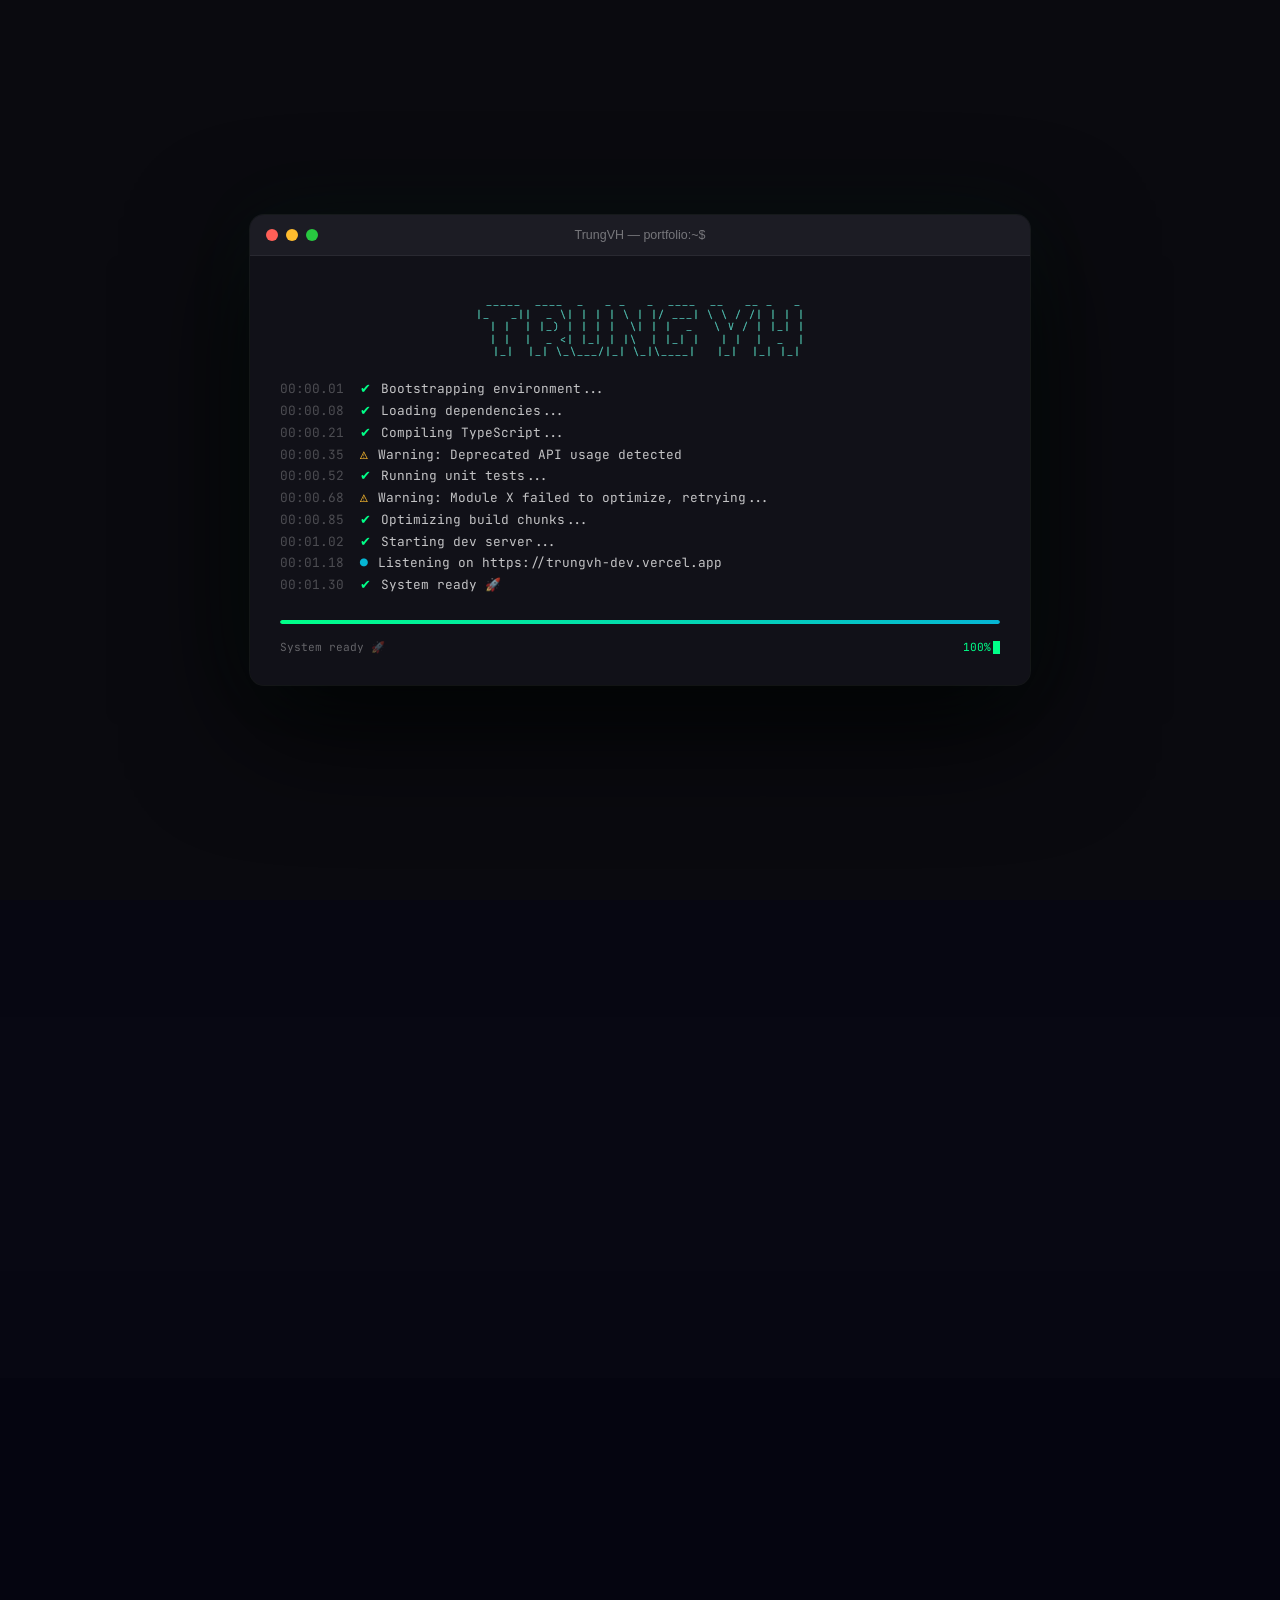
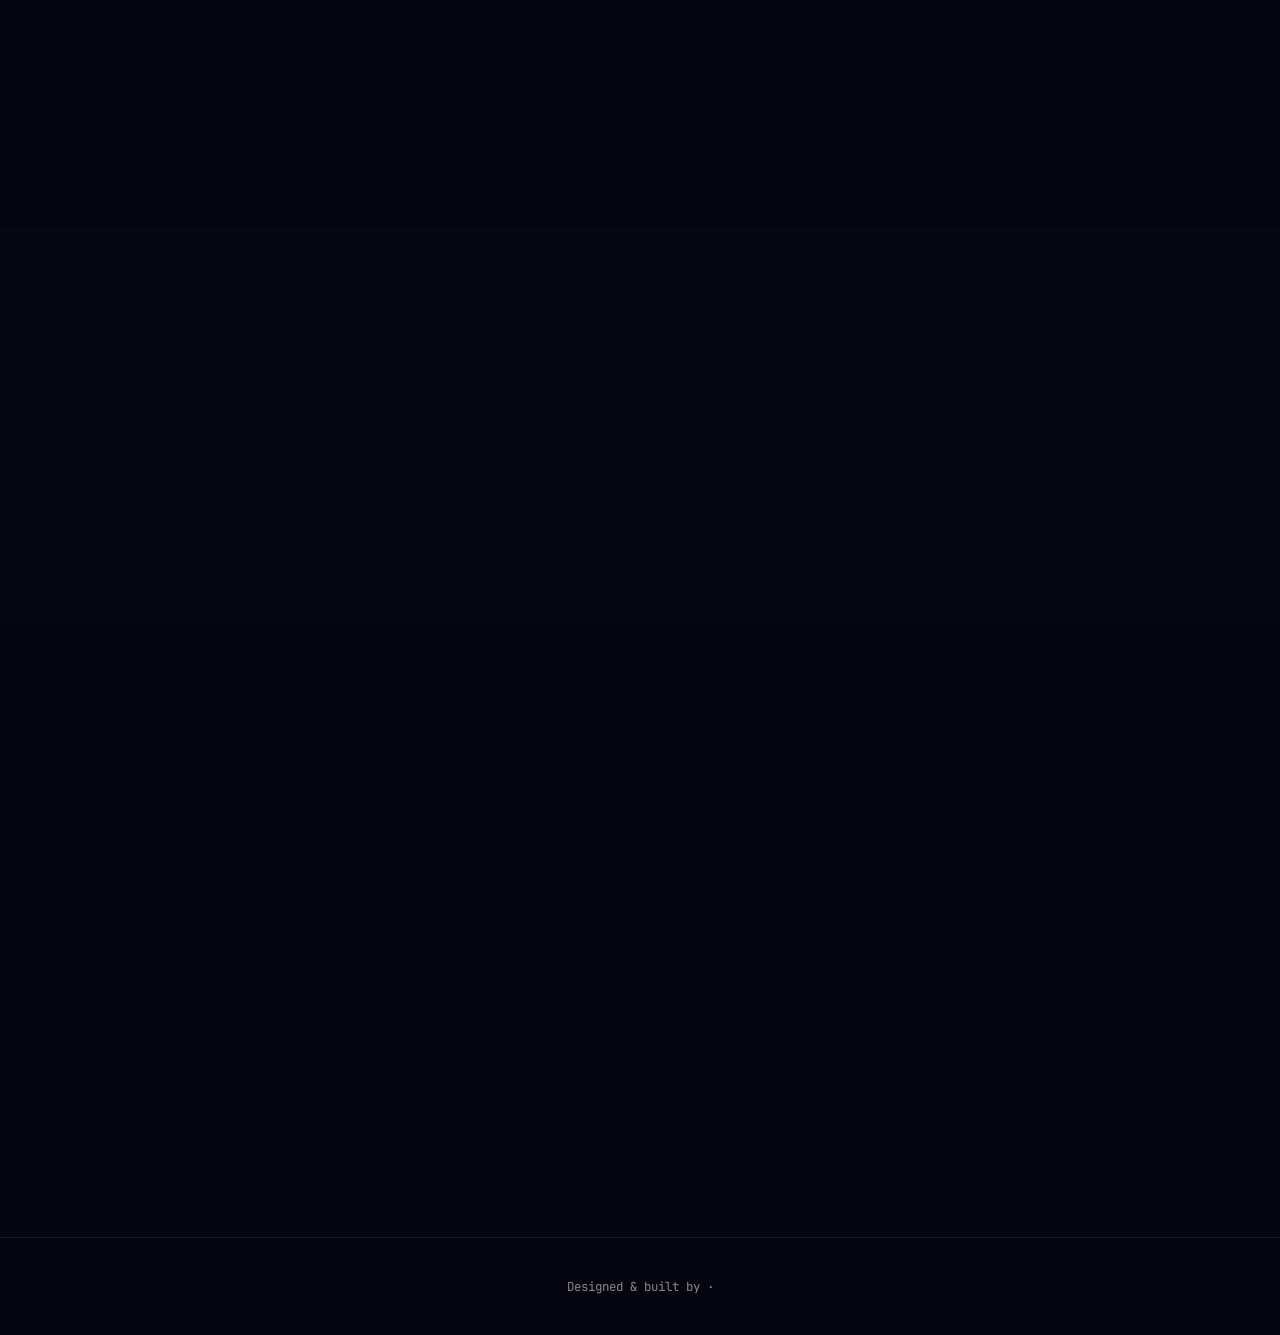
==== index.html @ 8cbef325 "init" ====
<!DOCTYPE html>
<html lang="en">

<head>
    <meta charset="UTF-8">
    <meta name="viewport" content="width=device-width, initial-scale=1.0">
    <title>Thái Nguyễn Cao — Software Engineer</title>
    <meta name="description"
        content="Software Engineer specializing in security-focused infrastructure, fintech platforms, and distributed systems.">
    <link
        href="https://fonts.googleapis.com/css2?family=Space+Grotesk:wght@300;400;500;600;700&family=JetBrains+Mono:wght@400;600&display=swap"
        rel="stylesheet">
    <style>
        :root {
            --bg: #050510;
            --surface: rgba(255, 255, 255, 0.03);
            --surface-hover: rgba(255, 255, 255, 0.07);
            --border: rgba(255, 255, 255, 0.08);
            --border-bright: rgba(255, 255, 255, 0.15);
            --accent: #00ff88;
            --accent2: #7c3aed;
            --accent3: #06b6d4;
            --text: #f0f0f5;
            --muted: #888;
            --mono: 'JetBrains Mono', monospace;
            --sans: 'Space Grotesk', sans-serif;
        }

        *,
        *::before,
        *::after {
            box-sizing: border-box;
            margin: 0;
            padding: 0;
        }

        html {
            scroll-behavior: smooth;
        }

        body {
            font-family: var(--sans);
            background: var(--bg);
            color: var(--text);
            min-height: 100vh;
            overflow-x: hidden;
        }

        /* ─── Canvas Background ─── */
        #bgCanvas {
            position: fixed;
            inset: 0;
            z-index: 0;
            pointer-events: none;
        }

        /* ─── Noise overlay ─── */
        body::before {
            content: '';
            position: fixed;
            inset: 0;
            z-index: 1;
            background-image: url("data:image/svg+xml,%3Csvg viewBox='0 0 256 256' xmlns='http://www.w3.org/2000/svg'%3E%3Cfilter id='n'%3E%3CfeTurbulence type='fractalNoise' baseFrequency='0.9' numOctaves='4' stitchTiles='stitch'/%3E%3C/filter%3E%3Crect width='100%25' height='100%25' filter='url(%23n)' opacity='0.04'/%3E%3C/svg%3E");
            background-size: 200px;
            pointer-events: none;
            opacity: 0.4;
        }

        #app {
            position: relative;
            z-index: 2;
        }

        /* ─── NAV ─── */
        nav {
            position: fixed;
            top: 20px;
            left: 50%;
            transform: translateX(-50%);
            z-index: 100;
            display: flex;
            align-items: center;
            gap: 4px;
            background: rgba(10, 10, 25, 0.85);
            border: 1px solid var(--border-bright);
            border-radius: 50px;
            padding: 6px 8px;
            backdrop-filter: blur(20px);
            -webkit-backdrop-filter: blur(20px);
            box-shadow: 0 0 40px rgba(0, 255, 136, 0.08), 0 20px 60px rgba(0, 0, 0, 0.5);
        }

        .nav-brand {
            font-family: var(--mono);
            font-size: 0.75rem;
            color: var(--accent);
            padding: 6px 14px;
            border-right: 1px solid var(--border);
            margin-right: 6px;
            white-space: nowrap;
        }

        nav a {
            color: var(--muted);
            text-decoration: none;
            font-size: 0.82rem;
            font-weight: 500;
            padding: 8px 16px;
            border-radius: 30px;
            transition: all 0.25s ease;
            white-space: nowrap;
        }

        nav a:hover,
        nav a.active {
            color: var(--text);
            background: rgba(255, 255, 255, 0.08);
        }

        /* ─── HERO ─── */
        .hero {
            min-height: 100vh;
            display: flex;
            align-items: center;
            justify-content: center;
            padding: 120px 24px 80px;
        }

        .hero-inner {
            max-width: 1100px;
            width: 100%;
            display: grid;
            grid-template-columns: 1fr 1fr;
            gap: 80px;
            align-items: center;
        }

        .hero-left {
            position: relative;
        }

        .hero-badge {
            display: inline-flex;
            align-items: center;
            gap: 8px;
            background: rgba(0, 255, 136, 0.08);
            border: 1px solid rgba(0, 255, 136, 0.2);
            border-radius: 30px;
            padding: 6px 14px;
            font-size: 0.78rem;
            font-family: var(--mono);
            color: var(--accent);
            margin-bottom: 28px;
        }

        .badge-dot {
            width: 6px;
            height: 6px;
            border-radius: 50%;
            background: var(--accent);
            animation: pulse 2s ease-in-out infinite;
        }

        @keyframes pulse {

            0%,
            100% {
                opacity: 1;
                transform: scale(1);
            }

            50% {
                opacity: 0.5;
                transform: scale(0.7);
            }
        }

        .hero-name {
            font-size: clamp(2.8rem, 5vw, 4.5rem);
            font-weight: 700;
            line-height: 1.1;
            letter-spacing: -1.5px;
            margin-bottom: 8px;
        }

        .hero-name .line2 {
            background: linear-gradient(90deg, var(--accent), var(--accent3));
            -webkit-background-clip: text;
            background-clip: text;
            -webkit-text-fill-color: transparent;
        }

        .hero-title {
            font-family: var(--mono);
            font-size: 0.85rem;
            color: var(--muted);
            margin-bottom: 24px;
            display: flex;
            align-items: center;
            gap: 8px;
        }

        .hero-title::before {
            content: '//';
            color: var(--accent2);
            font-size: 1rem;
        }

        .hero-desc {
            color: rgba(240, 240, 245, 0.65);
            line-height: 1.75;
            font-size: 0.95rem;
            margin-bottom: 40px;
            max-width: 480px;
        }

        .hero-cta {
            display: flex;
            gap: 14px;
            flex-wrap: wrap;
        }

        .btn-primary {
            display: inline-flex;
            align-items: center;
            gap: 8px;
            background: var(--accent);
            color: #000;
            text-decoration: none;
            font-weight: 600;
            font-size: 0.9rem;
            padding: 12px 26px;
            border-radius: 30px;
            transition: all 0.25s ease;
            border: none;
            cursor: pointer;
        }

        .btn-primary:hover {
            background: #00e87a;
            transform: translateY(-2px);
            box-shadow: 0 10px 30px rgba(0, 255, 136, 0.35);
        }

        .btn-ghost {
            display: inline-flex;
            align-items: center;
            gap: 8px;
            background: transparent;
            color: var(--text);
            text-decoration: none;
            font-weight: 500;
            font-size: 0.9rem;
            padding: 12px 26px;
            border-radius: 30px;
            border: 1px solid var(--border-bright);
            transition: all 0.25s ease;
        }

        .btn-ghost:hover {
            border-color: rgba(255, 255, 255, 0.3);
            background: rgba(255, 255, 255, 0.06);
            transform: translateY(-2px);
        }

        /* ─── HERO RIGHT ─── */
        .hero-right {
            position: relative;
            display: flex;
            flex-direction: column;
            gap: 16px;
        }

        .card {
            background: var(--surface);
            border: 1px solid var(--border);
            border-radius: 20px;
            padding: 24px;
            transition: all 0.3s ease;
            position: relative;
            overflow: hidden;
        }

        .card::before {
            content: '';
            position: absolute;
            inset: 0;
            border-radius: 20px;
            background: linear-gradient(135deg, rgba(255, 255, 255, 0.04), transparent);
            pointer-events: none;
        }

        .card:hover {
            border-color: var(--border-bright);
            background: var(--surface-hover);
            transform: translateY(-3px);
        }

        .card-label {
            font-family: var(--mono);
            font-size: 0.7rem;
            color: var(--accent);
            letter-spacing: 2px;
            text-transform: uppercase;
            margin-bottom: 16px;
            display: flex;
            align-items: center;
            gap: 8px;
        }

        .card-label::before {
            content: '●';
            font-size: 8px;
        }

        /* Stats card */
        .stats-grid {
            display: grid;
            grid-template-columns: repeat(3, 1fr);
            gap: 12px;
        }

        .stat-item {
            text-align: center;
            padding: 12px;
            background: rgba(255, 255, 255, 0.03);
            border-radius: 12px;
            border: 1px solid var(--border);
        }

        .stat-num {
            font-size: 1.8rem;
            font-weight: 700;
            line-height: 1;
            margin-bottom: 4px;
        }

        .stat-label {
            font-size: 0.72rem;
            color: var(--muted);
            font-family: var(--mono);
        }

        /* Skills mini card */
        .skill-bars {
            display: flex;
            flex-direction: column;
            gap: 10px;
        }

        .skill-row {
            display: flex;
            align-items: center;
            gap: 12px;
        }

        .skill-name {
            width: 110px;
            font-size: 0.8rem;
            color: rgba(255, 255, 255, 0.7);
            font-family: var(--mono);
            flex-shrink: 0;
        }

        .skill-track {
            flex: 1;
            height: 4px;
            background: rgba(255, 255, 255, 0.06);
            border-radius: 4px;
            overflow: hidden;
        }

        .skill-fill {
            height: 100%;
            border-radius: 4px;
            background: linear-gradient(90deg, var(--accent), var(--accent3));
            transform-origin: left;
            transform: scaleX(0);
            transition: transform 1.2s cubic-bezier(0.4, 0, 0.2, 1);
        }

        .skill-fill.animate {
            transform: scaleX(1);
        }

        .skill-pct {
            font-size: 0.72rem;
            font-family: var(--mono);
            color: var(--muted);
            width: 32px;
            text-align: right;
        }

        /* ─── SECTIONS ─── */
        section {
            padding: 100px 24px;
        }

        .section-inner {
            max-width: 1100px;
            margin: 0 auto;
        }

        .section-header {
            margin-bottom: 60px;
        }

        .section-tag {
            font-family: var(--mono);
            font-size: 0.75rem;
            color: var(--accent);
            letter-spacing: 3px;
            text-transform: uppercase;
            margin-bottom: 12px;
        }

        .section-title {
            font-size: clamp(2rem, 4vw, 3rem);
            font-weight: 700;
            letter-spacing: -1px;
            line-height: 1.15;
        }

        .section-title span {
            background: linear-gradient(90deg, var(--accent), var(--accent3));
            -webkit-background-clip: text;
            background-clip: text;
            -webkit-text-fill-color: transparent;
        }

        /* ─── PROJECTS ─── */
        .projects-grid {
            display: grid;
            grid-template-columns: repeat(2, 1fr);
            gap: 20px;
        }

        .project-card {
            background: var(--surface);
            border: 1px solid var(--border);
            border-radius: 20px;
            padding: 28px;
            transition: all 0.3s ease;
            cursor: pointer;
            position: relative;
            overflow: hidden;
        }

        .project-card::after {
            content: '';
            position: absolute;
            top: 0;
            left: 0;
            right: 0;
            height: 2px;
            background: linear-gradient(90deg, var(--color1, var(--accent)), transparent);
            opacity: 0;
            transition: opacity 0.3s;
        }

        .project-card:hover {
            border-color: var(--border-bright);
            background: var(--surface-hover);
            transform: translateY(-5px);
        }

        .project-card:hover::after {
            opacity: 1;
        }

        .project-icon {
            width: 46px;
            height: 46px;
            border-radius: 14px;
            display: flex;
            align-items: center;
            justify-content: center;
            font-size: 1.2rem;
            margin-bottom: 16px;
            background: rgba(255, 255, 255, 0.06);
            border: 1px solid var(--border);
        }

        .project-name {
            font-size: 1.05rem;
            font-weight: 600;
            margin-bottom: 8px;
        }

        .project-desc {
            font-size: 0.85rem;
            color: rgba(240, 240, 245, 0.55);
            line-height: 1.6;
            margin-bottom: 16px;
        }

        .project-tags {
            display: flex;
            gap: 8px;
            flex-wrap: wrap;
        }

        .project-tag {
            font-family: var(--mono);
            font-size: 0.7rem;
            padding: 4px 10px;
            background: rgba(255, 255, 255, 0.05);
            border: 1px solid var(--border);
            border-radius: 20px;
            color: var(--muted);
        }

        .project-arrow {
            position: absolute;
            top: 28px;
            right: 28px;
            color: var(--muted);
            font-size: 1.2rem;
            transition: all 0.3s ease;
        }

        .project-card:hover .project-arrow {
            color: var(--accent);
            transform: translate(3px, -3px);
        }

        /* ─── EXPERIENCE ─── */
        .exp-list {
            display: flex;
            flex-direction: column;
            gap: 0;
        }

        .exp-item {
            display: grid;
            grid-template-columns: 160px 1fr;
            gap: 40px;
            padding: 36px 0;
            border-bottom: 1px solid var(--border);
            position: relative;
        }

        .exp-item:first-child {
            padding-top: 0;
        }

        .exp-item:last-child {
            border-bottom: none;
        }

        .exp-period {
            font-family: var(--mono);
            font-size: 0.78rem;
            color: var(--muted);
            padding-top: 4px;
        }

        .exp-role {
            font-size: 1.05rem;
            font-weight: 600;
            margin-bottom: 4px;
        }

        .exp-company {
            font-family: var(--mono);
            font-size: 0.8rem;
            color: var(--accent);
            margin-bottom: 12px;
        }

        .exp-desc {
            font-size: 0.88rem;
            color: rgba(240, 240, 245, 0.55);
            line-height: 1.7;
        }

        /* ─── TECH STACK ─── */
        .tech-grid {
            display: flex;
            flex-wrap: wrap;
            gap: 14px;
        }

        .tech-item {
            display: flex;
            align-items: center;
            gap: 10px;
            padding: 12px 20px;
            background: var(--surface);
            border: 1px solid var(--border);
            border-radius: 12px;
            font-size: 0.88rem;
            transition: all 0.25s ease;
            cursor: default;
        }

        .tech-item:hover {
            border-color: var(--border-bright);
            background: var(--surface-hover);
            transform: translateY(-3px);
        }

        .tech-icon {
            font-size: 1.2rem;
        }

        /* ─── CONTACT ─── */
        .contact-box {
            background: var(--surface);
            border: 1px solid var(--border);
            border-radius: 28px;
            padding: 70px;
            text-align: center;
            position: relative;
            overflow: hidden;
        }

        .contact-box::before {
            content: '';
            position: absolute;
            top: -100px;
            left: 50%;
            transform: translateX(-50%);
            width: 400px;
            height: 400px;
            background: radial-gradient(circle, rgba(0, 255, 136, 0.06), transparent 70%);
            pointer-events: none;
        }

        .contact-title {
            font-size: clamp(1.8rem, 3.5vw, 3rem);
            font-weight: 700;
            letter-spacing: -1px;
            margin-bottom: 16px;
        }

        .contact-sub {
            color: rgba(240, 240, 245, 0.5);
            font-size: 0.95rem;
            margin-bottom: 40px;
        }

        /* ─── FLOATING TIME ─── */
        .time-widget {
            position: fixed;
            bottom: 30px;
            left: 30px;
            z-index: 100;
            background: rgba(10, 10, 25, 0.85);
            border: 1px solid var(--border-bright);
            border-radius: 14px;
            padding: 12px 18px;
            backdrop-filter: blur(20px);
            -webkit-backdrop-filter: blur(20px);
            font-family: var(--mono);
            font-size: 0.82rem;
        }

        .time-val {
            font-size: 1.2rem;
            font-weight: 600;
            color: var(--accent);
            line-height: 1.2;
        }

        .time-label {
            color: var(--muted);
            font-size: 0.7rem;
        }

        /* ─── SCROLL INDICATOR ─── */
        .scroll-line {
            position: fixed;
            top: 0;
            left: 0;
            height: 2px;
            background: linear-gradient(90deg, var(--accent), var(--accent3));
            z-index: 1000;
            transition: width 0.1s;
        }

        /* ─── AVATAR ─── */
        .avatar-wrap {
            position: relative;
            display: inline-block;
            margin-bottom: 28px;
        }

        .avatar-ring {
            width: 80px;
            height: 80px;
            border-radius: 50%;
            background: linear-gradient(135deg, var(--accent), var(--accent3));
            padding: 2px;
            display: inline-flex;
        }

        .avatar-inner {
            width: 100%;
            height: 100%;
            border-radius: 50%;
            background: #0d0d1f;
            display: flex;
            align-items: center;
            justify-content: center;
            font-size: 2rem;
        }

        /* ─── CURSOR GLOW ─── */
        .cursor-glow {
            position: fixed;
            pointer-events: none;
            z-index: 9999;
            width: 350px;
            height: 350px;
            border-radius: 50%;
            background: radial-gradient(circle, rgba(0, 255, 136, 0.06) 0%, transparent 70%);
            transform: translate(-50%, -50%);
            transition: left 0.15s ease, top 0.15s ease;
        }

        /* ─── ABOUT GRID ─── */
        .about-grid {
            display: grid;
            grid-template-columns: 1fr 1fr;
            gap: 60px;
            align-items: start;
        }

        .about-text p {
            color: rgba(240, 240, 245, 0.65);
            line-height: 1.8;
            font-size: 0.95rem;
            margin-bottom: 18px;
        }

        .tag-row {
            display: flex;
            flex-wrap: wrap;
            gap: 10px;
            margin-top: 24px;
        }

        .tag {
            padding: 6px 14px;
            background: rgba(0, 255, 136, 0.07);
            border: 1px solid rgba(0, 255, 136, 0.15);
            border-radius: 30px;
            font-size: 0.78rem;
            color: var(--accent);
            font-family: var(--mono);
        }

        /* ─── HIDDEN/ANIMATE ON SCROLL ─── */
        .fade-up {
            opacity: 0;
            transform: translateY(30px);
            transition: opacity 0.7s ease, transform 0.7s ease;
        }

        .fade-up.visible {
            opacity: 1;
            transform: translateY(0);
        }

        /* ─── TIMELINE ─── */
        .timeline {
            position: relative;
            padding-left: 36px;
        }

        .timeline::before {
            content: '';
            position: absolute;
            left: 10px;
            top: 6px;
            bottom: 6px;
            width: 1px;
            background: linear-gradient(180deg, var(--accent), var(--accent2), transparent);
        }

        .timeline-item {
            position: relative;
            padding: 0 0 48px 28px;
        }

        .timeline-item:last-child {
            padding-bottom: 0;
        }

        /* dot on the line */
        .timeline-item::before {
            content: '';
            position: absolute;
            left: -26px;
            top: 6px;
            width: 12px;
            height: 12px;
            border-radius: 50%;
            background: var(--accent);
            border: 2px solid #0a0a12;
            box-shadow: 0 0 10px rgba(0, 255, 136, 0.5);
            transition: transform 0.3s ease;
        }

        .timeline-item:hover::before {
            transform: scale(1.4);
        }

        /* connecting tick */
        .timeline-item::after {
            content: '';
            position: absolute;
            left: -20px;
            top: 11px;
            width: 20px;
            height: 1px;
            background: rgba(0, 255, 136, 0.3);
        }

        .tl-period {
            font-family: var(--mono);
            font-size: 0.72rem;
            color: var(--accent);
            margin-bottom: 6px;
            letter-spacing: 1px;
        }

        .tl-role {
            font-size: 1.1rem;
            font-weight: 700;
            margin-bottom: 3px;
        }

        .tl-company {
            font-family: var(--mono);
            font-size: 0.8rem;
            color: var(--muted);
            margin-bottom: 10px;
        }

        .tl-desc {
            font-size: 0.875rem;
            color: rgba(240, 240, 245, 0.55);
            line-height: 1.75;
            max-width: 560px;
        }

        /* ─── SWIPER OVERRIDES ─── */
        .projects-swiper {
            padding-bottom: 50px !important;
            overflow: visible !important;
        }

        .projects-swiper .swiper-slide {
            width: 360px;
            height: auto;
        }

        .swiper-button-prev,
        .swiper-button-next {
            color: var(--accent) !important;
            width: 36px !important;
            height: 36px !important;
            background: rgba(10, 10, 25, 0.8);
            border: 1px solid var(--border-bright);
            border-radius: 50%;
            top: auto !important;
            bottom: 0px;
        }

        .swiper-button-prev {
            left: auto !important;
            right: 52px !important;
        }

        .swiper-button-next {
            right: 0 !important;
        }

        .swiper-button-prev::after,
        .swiper-button-next::after {
            font-size: 12px !important;
            font-weight: 900;
        }

        .swiper-pagination-bullet {
            background: var(--muted) !important;
            opacity: 0.5;
        }

        .swiper-pagination-bullet-active {
            background: var(--accent) !important;
            opacity: 1;
        }

        .swiper-pagination {
            text-align: left !important;
            left: 0 !important;
            bottom: 6px !important;
        }

        /* ─── LOADER ─── */
        #loader {
            position: fixed;
            inset: 0;
            z-index: 99999;
            background: #0a0a0f;
            display: flex;
            align-items: center;
            justify-content: center;
            transition: opacity 0.8s ease, visibility 0.8s ease;
        }

        #loader.fade-out {
            opacity: 0;
            visibility: hidden;
        }

        /* macOS window chrome */
        .mac-window {
            width: clamp(340px, 80vw, 780px);
            border-radius: 14px;
            overflow: hidden;
            box-shadow:
                0 0 0 1px rgba(255, 255, 255, 0.06),
                0 40px 120px rgba(0, 0, 0, 0.9),
                0 0 80px rgba(0, 255, 136, 0.05);
            background: #111118;
        }

        .mac-titlebar {
            background: #1c1c24;
            padding: 14px 16px;
            display: flex;
            align-items: center;
            gap: 8px;
            border-bottom: 1px solid rgba(255, 255, 255, 0.06);
            position: relative;
        }

        .mac-dot {
            width: 12px;
            height: 12px;
            border-radius: 50%;
            flex-shrink: 0;
        }

        .mac-close {
            background: #ff5f57;
        }

        .mac-min {
            background: #febc2e;
        }

        .mac-max {
            background: #28c840;
        }

        .mac-title {
            position: absolute;
            left: 50%;
            transform: translateX(-50%);
            font-family: -apple-system, BlinkMacSystemFont, sans-serif;
            font-size: 0.78rem;
            color: rgba(255, 255, 255, 0.4);
            white-space: nowrap;
        }

        .mac-body {
            padding: 28px 30px;
            font-family: 'JetBrains Mono', 'Menlo', monospace;
            font-size: 0.8rem;
            line-height: 1.7;
            color: #00ff88;
        }

        /* ASCII art glitch */
        .ascii-art {
            text-align: center;
            margin-bottom: 20px;
            font-size: 0.62rem;
            line-height: 1.25;
            letter-spacing: 1px;
            color: #00ff88;
            white-space: pre;
            position: relative;
        }

        @keyframes glitch {
            0% {
                clip-path: inset(0 0 95% 0);
                transform: translate(-2px, 0);
            }

            10% {
                clip-path: inset(40% 0 50% 0);
                transform: translate(2px, 0);
            }

            20% {
                clip-path: inset(70% 0 10% 0);
                transform: translate(-1px, 0);
            }

            30% {
                clip-path: inset(20% 0 70% 0);
                transform: translate(0, 0);
            }

            100% {
                clip-path: inset(0 0 95% 0);
                transform: translate(0, 0);
            }
        }

        .ascii-art::before,
        .ascii-art::after {
            content: attr(data-text);
            position: absolute;
            inset: 0;
            white-space: pre;
        }

        .ascii-art::before {
            color: #ff0066;
            animation: glitch 2.5s infinite steps(1);
            opacity: 0.5;
        }

        .ascii-art::after {
            color: #00eeff;
            animation: glitch 2.5s infinite steps(1) 0.15s;
            opacity: 0.4;
        }

        .log-line {
            display: flex;
            gap: 10px;
            opacity: 0;
            transform: translateY(6px);
            transition: opacity 0.3s ease, transform 0.3s ease;
        }

        .log-line.show {
            opacity: 1;
            transform: translateY(0);
        }

        .log-ok {
            color: #00ff88;
        }

        .log-warn {
            color: #febc2e;
        }

        .log-info {
            color: #06b6d4;
        }

        .log-time {
            color: rgba(255, 255, 255, 0.25);
            min-width: 70px;
        }

        .log-msg {
            color: rgba(255, 255, 255, 0.75);
        }

        .progress-wrap {
            margin-top: 24px;
            background: rgba(255, 255, 255, 0.05);
            border-radius: 4px;
            height: 4px;
            overflow: hidden;
        }

        .progress-bar {
            height: 100%;
            width: 0%;
            background: linear-gradient(90deg, #00ff88, #06b6d4);
            border-radius: 4px;
            transition: width 0.4s ease;
            box-shadow: 0 0 12px rgba(0, 255, 136, 0.6);
        }

        .loader-status {
            margin-top: 14px;
            display: flex;
            justify-content: space-between;
            align-items: center;
        }

        .status-text {
            font-size: 0.7rem;
            color: rgba(255, 255, 255, 0.35);
        }

        .status-pct {
            font-size: 0.7rem;
            color: #00ff88;
        }

        .cursor-blink {
            display: inline-block;
            width: 7px;
            height: 13px;
            background: #00ff88;
            margin-left: 2px;
            vertical-align: middle;
            animation: blink 1s step-end infinite;
        }

        @keyframes blink {

            0%,
            100% {
                opacity: 1;
            }

            50% {
                opacity: 0;
            }
        }

        /* Learn English nav button */
        .nav-learn {
            background: linear-gradient(135deg, rgba(0, 255, 136, 0.15), rgba(6, 182, 212, 0.15)) !important;
            border: 1px solid rgba(0, 255, 136, 0.3) !important;
            color: var(--accent) !important;
            border-radius: 30px;
            font-weight: 600 !important;
            box-shadow: 0 0 14px rgba(0, 255, 136, 0.1);
            transition: all 0.25s ease !important;
            margin-left: 6px;
            white-space: nowrap;
        }

        .nav-learn:hover {
            background: linear-gradient(135deg, rgba(0, 255, 136, 0.25), rgba(6, 182, 212, 0.25)) !important;
            border-color: rgba(0, 255, 136, 0.6) !important;
            box-shadow: 0 0 24px rgba(0, 255, 136, 0.25) !important;
            transform: translateY(-2px) !important;
        }
    </style>
    <link rel="stylesheet" href="https://cdn.jsdelivr.net/npm/swiper@11/swiper-bundle.min.css">
</head>

<body>

    <!-- ─── LOADER ─── -->
    <div id="loader">
        <div class="mac-window">
            <div class="mac-titlebar">
                <div class="mac-dot mac-close"></div>
                <div class="mac-dot mac-min"></div>
                <div class="mac-dot mac-max"></div>
                <div class="mac-title" id="loaderTitle">loading...</div>
            </div>
            <div class="mac-body">
                <div class="ascii-art" id="asciiArt" data-text=""></div>
                <div id="logContainer"></div>
                <div class="progress-wrap">
                    <div class="progress-bar" id="progressBar"></div>
                </div>
                <div class="loader-status">
                    <div class="status-text" id="statusText">Initializing...</div>
                    <div class="status-pct" id="statusPct">0%<span class="cursor-blink"></span></div>
                </div>
            </div>
        </div>
    </div>

    <div class="cursor-glow" id="cursorGlow"></div>
    <div class="scroll-line" id="scrollLine"></div>
    <canvas id="bgCanvas"></canvas>

    <div id="app">
        <!-- NAV -->
        <nav>
            <div class="nav-brand" id="navBrand">thainc@portfolio:~$</div>
            <a href="#home" class="active">Home</a>
            <a href="#about">About</a>
            <a href="#projects">Projects</a>
            <a href="#experience">Experience</a>
            <a href="#contact">Contact</a>
            <a href="learnEnglish.html" class="nav-learn" target="_blank">
                🌍 Learn English
            </a>
        </nav>

        <!-- HERO -->
        <section class="hero" id="home">
            <div class="hero-inner">
                <div class="hero-left fade-up">
                    <div class="avatar-wrap">
                        <div class="avatar-ring">
                            <div class="avatar-inner">👨‍💻</div>
                        </div>
                    </div>
                    <div class="hero-badge">
                        <div class="badge-dot"></div>
                        <span id="statusText">Open for work: Full time / Remote</span>
                    </div>
                    <h1 class="hero-name">
                        Hello!<br>
                        I'm <span class="line2" id="heroName">Thái Nguyễn Cao</span>
                    </h1>
                    <div class="hero-title" id="heroTitle">Software Engineer</div>
                    <p class="hero-desc" id="heroBio"></p>
                    <div class="hero-cta">
                        <a href="#contact" class="btn-primary">Let's Talk →</a>
                        <a href="#projects" class="btn-ghost">View Work</a>
                    </div>
                </div>
                <div class="hero-right fade-up">
                    <!-- Stats -->
                    <div class="card">
                        <div class="card-label">Stats</div>
                        <div class="stats-grid">
                            <div class="stat-item">
                                <div class="stat-num" style="color:var(--accent)">5+</div>
                                <div class="stat-label">Years exp.</div>
                            </div>
                            <div class="stat-item">
                                <div class="stat-num" style="color:var(--accent3)">20+</div>
                                <div class="stat-label">Projects</div>
                            </div>
                            <div class="stat-item">
                                <div class="stat-num" style="color:#f59e0b">50K+</div>
                                <div class="stat-label">TPS built</div>
                            </div>
                        </div>
                    </div>

                    <!-- Skills -->
                    <div class="card" id="skillCard">
                        <div class="card-label">Skill Level</div>
                        <div class="skill-bars" id="skillBars"></div>
                    </div>

                    <!-- Socials quick row -->
                    <div class="card" style="padding: 16px 24px;">
                        <div style="display:flex; align-items: center; justify-content:space-between;">
                            <div style="font-size:0.82rem; color:var(--muted); font-family:var(--mono);">// reach me on
                            </div>
                            <div style="display:flex; gap:12px;">
                                <a id="linkedinLink" href="#" target="_blank" class="btn-ghost"
                                    style="padding:8px 16px; font-size:0.8rem;">LinkedIn</a>
                                <a id="githubLink" href="#" target="_blank" class="btn-ghost"
                                    style="padding:8px 16px; font-size:0.8rem;">GitHub</a>
                            </div>
                        </div>
                    </div>
                </div>
            </div>
        </section>

        <!-- ABOUT -->
        <section id="about" style="background: rgba(255,255,255,0.01);">
            <div class="section-inner">
                <div class="section-header fade-up">
                    <div class="section-tag">// 01 — About</div>
                    <h2 class="section-title">The Guy Behind<br><span>the Terminal</span></h2>
                </div>
                <div class="about-grid">
                    <div class="about-text fade-up" id="aboutText"></div>
                    <div class="fade-up">
                        <div class="card">
                            <div class="card-label">Tech Stack</div>
                            <div class="tech-grid" id="techGrid"></div>
                        </div>
                    </div>
                </div>
            </div>
        </section>

        <!-- PROJECTS SWIPER -->
        <section id="projects">
            <div class="section-inner">
                <div class="section-header fade-up">
                    <div class="section-tag">// 02 — Projects</div>
                    <h2 class="section-title">Things I've<br><span>Built &amp; Shipped</span></h2>
                </div>
                <div class="swiper projects-swiper fade-up">
                    <div class="swiper-wrapper" id="projectsGrid"></div>
                    <div class="swiper-pagination"></div>
                    <div class="swiper-button-prev"></div>
                    <div class="swiper-button-next"></div>
                </div>
            </div>
        </section>

        <!-- EXPERIENCE TIMELINE -->
        <section id="experience" style="background: rgba(255,255,255,0.01);">
            <div class="section-inner">
                <div class="section-header fade-up">
                    <div class="section-tag">// 03 — Experience</div>
                    <h2 class="section-title">Where I've<br><span>Made Impact</span></h2>
                </div>
                <div class="timeline fade-up" id="expList"></div>
            </div>
        </section>

        <!-- CONTACT -->
        <section id="contact">
            <div class="section-inner">
                <div class="contact-box fade-up">
                    <div class="section-tag" style="margin-bottom:16px;">// 04 — Contact</div>
                    <h2 class="contact-title">Want to work<br>together?</h2>
                    <p class="contact-sub">I'm always open to discussing new projects, creative ideas or opportunities
                        to be part of your vision.</p>
                    <a id="emailLink" href="#" class="btn-primary" style="font-size:1rem; padding:14px 36px;">Send a
                        Message →</a>
                </div>
            </div>
        </section>

        <!-- FOOTER -->
        <footer
            style="text-align:center; padding:40px 24px; color:var(--muted); font-family:var(--mono); font-size:0.78rem; border-top:1px solid var(--border);">
            <div>Designed &amp; built by <span style="color:var(--accent)" id="footerName"></span> · <span
                    id="footerYear"></span></div>
        </footer>
    </div>

    <!-- TIME WIDGET -->
    <div class="time-widget">
        <div class="time-val" id="clockVal">00:00:00</div>
        <div class="time-label">Current Time (VN)</div>
    </div>

    <script>
        // ─── Profile Data (embedded — no fetch needed) ───
        // To update: edit the object below directly.
        const PROFILE_DATA = {
            "name": "Võ Hoàng Trung",
            "nickname": "TrungVH",
            "title": "Software Engineer",
            "loaderTitle": "TrungVH — portfolio:~$",
            "loaderLogs": [
                { "type": "ok", "time": "00:00.01", "msg": "Bootstrapping environment..." },
                { "type": "ok", "time": "00:00.08", "msg": "Loading dependencies..." },
                { "type": "ok", "time": "00:00.21", "msg": "Compiling TypeScript..." },
                { "type": "warn", "time": "00:00.35", "msg": "Warning: Deprecated API usage detected" },
                { "type": "ok", "time": "00:00.52", "msg": "Running unit tests..." },
                { "type": "warn", "time": "00:00.68", "msg": "Warning: Module X failed to optimize, retrying..." },
                { "type": "ok", "time": "00:00.85", "msg": "Optimizing build chunks..." },
                { "type": "ok", "time": "00:01.02", "msg": "Starting dev server..." },
                { "type": "info", "time": "00:01.18", "msg": "Listening on https://trungvh-dev.vercel.app" },
                { "type": "ok", "time": "00:01.30", "msg": "System ready 🚀" }
            ],
            "asciiArt": [
                " _____  ____  _   _ _   _  ____  __   __ _   _",
                "|_   _||  _ \\| | | | \\ | |/ ___| \\ \\ / /| | | |",
                "  | |  | |_) | | | |  \\| | |  _   \\ V / | |_| |",
                "  | |  |  _ <| |_| | |\\  | |_| |   | |  |  _  |",
                "  |_|  |_| \\_\\___/|_| \\_|\\____|   |_|  |_| |_|"
            ],
            "tagline": "Code That Connects People and Secures Possibilities.",
            "bio": "Experienced Software Engineer with a strong background in fintech platforms and security-focused infrastructure. Proven track record in scaling large-scale payment systems, developing secure APIs, and integrating with complex e-commerce ecosystems. Proficient in Java, Go, and Python, with expertise across microservices, Kubernetes, cloud (AWS, GCP, on-prem), and CI/CD automation.",
            "bio2": "Hands-on experience in Blue Team operations — SIEM, SOAR (n8n), WAF hardening, and incident response — combined with AI/ML-driven detection and defense. Passionate about building scalable, resilient systems and applying test-driven practices for production reliability.",
            "avatar": "",
            "status": "Open for work: Full time / Remote",
            "email": "trungvh@example.com",
            "linkedin": "https://linkedin.com/in/trungvh",
            "github": "https://github.com/trungvh",
            "tags": ["Security", "Infrastructure", "Networking", "Fintech"],
            "skills": [
                { "name": "Java", "level": 90 },
                { "name": "Go", "level": 85 },
                { "name": "Python", "level": 80 },
                { "name": "Kubernetes", "level": 82 },
                { "name": "AWS / GCP", "level": 78 },
                { "name": "Security/SIEM", "level": 88 },
                { "name": "PostgreSQL", "level": 80 },
                { "name": "Redis", "level": 75 }
            ],
            "techStack": [
                { "name": "PostgreSQL", "icon": "🐘" },
                { "name": "MongoDB", "icon": "🍃" },
                { "name": "Redis", "icon": "🔴" },
                { "name": "AWS", "icon": "☁️" },
                { "name": "GCP", "icon": "⚡" },
                { "name": "Docker", "icon": "🐳" },
                { "name": "Kubernetes", "icon": "☸️" },
                { "name": "Go", "icon": "🔵" }
            ],
            "projects": [
                {
                    "name": "SecureAPI Gateway",
                    "desc": "High-throughput API gateway with WAF, rate limiting and zero-trust auth for fintech platform",
                    "tags": ["Go", "Security", "Kubernetes"],
                    "color": "#00ff88"
                },
                {
                    "name": "SIEM Automation Pipeline",
                    "desc": "AI-powered SOAR system using n8n for automated incident detection, triage, and response",
                    "tags": ["Python", "SIEM", "AI/ML"],
                    "color": "#7c3aed"
                },
                {
                    "name": "Payment Scale Engine",
                    "desc": "Distributed payment processing system handling 50K+ TPS with sub-100ms latency",
                    "tags": ["Java", "Kafka", "Redis"],
                    "color": "#f59e0b"
                },
                {
                    "name": "E-commerce Integration Hub",
                    "desc": "Unified connector for Shopee, Lazada, TikTok Shop with real-time sync and analytics",
                    "tags": ["Go", "PostgreSQL", "GCP"],
                    "color": "#06b6d4"
                }
            ],
            "experience": [
                {
                    "company": "FinTech Startup",
                    "role": "Senior Software Engineer",
                    "period": "2023 – Present",
                    "desc": "Led platform security hardening, scaling payment APIs to handle 10x traffic growth."
                },
                {
                    "company": "Cybersecurity Firm",
                    "role": "Security Engineer",
                    "period": "2021 – 2023",
                    "desc": "Built Blue Team detection pipeline and automated incident response workflows."
                },
                {
                    "company": "E-commerce Platform",
                    "role": "Backend Developer",
                    "period": "2019 – 2021",
                    "desc": "Developed microservices architecture and marketplace integration connectors."
                }
            ]
        };

        let profile = {};
        function loadProfile() {
            profile = PROFILE_DATA;
            renderAll();
        }

        function renderAll() {
            // Hero
            document.getElementById('heroName').textContent = profile.name;
            document.getElementById('heroTitle').innerHTML = `// ${profile.title}`;
            document.getElementById('heroBio').textContent = profile.bio;
            document.getElementById('statusText').textContent = profile.status;
            document.getElementById('navBrand').textContent = `${profile.nickname}@portfolio:~$`;
            document.getElementById('emailLink').href = `mailto:${profile.email}`;
            document.getElementById('linkedinLink').href = profile.linkedin;
            document.getElementById('githubLink').href = profile.github;
            document.getElementById('footerName').textContent = profile.name;
            document.getElementById('footerYear').textContent = new Date().getFullYear();

            // About
            const aboutEl = document.getElementById('aboutText');
            aboutEl.innerHTML = `
            <p>${profile.bio}</p>
            <p>${profile.bio2}</p>
            <div class="tag-row">${(profile.tags || []).map(t => `<span class="tag">${t}</span>`).join('')}</div>
        `;

            // Skills
            const skillBars = document.getElementById('skillBars');
            skillBars.innerHTML = (profile.skills || []).map(s => `
            <div class="skill-row">
                <div class="skill-name">${s.name}</div>
                <div class="skill-track"><div class="skill-fill" style="width:${s.level}%"></div></div>
                <div class="skill-pct">${s.level}%</div>
            </div>
        `).join('');

            // Tech Stack
            const techGrid = document.getElementById('techGrid');
            techGrid.innerHTML = (profile.techStack || []).map(t => `
            <div class="tech-item"><span class="tech-icon">${t.icon}</span>${t.name}</div>
        `).join('');

            // Projects — Swiper slides
            const icons = ['🛡️', '🤖', '⚡', '🔗', '🌐', '🔒'];
            const projectsGrid = document.getElementById('projectsGrid');
            projectsGrid.innerHTML = (profile.projects || []).map((p, i) => `
                <div class="swiper-slide">
                    <div class="project-card" style="--color1: ${p.color}">
                        <div class="project-arrow">↗</div>
                        <div class="project-icon">${icons[i % icons.length]}</div>
                        <div class="project-name">${p.name}</div>
                        <div class="project-desc">${p.desc}</div>
                        <div class="project-tags">${(p.tags || []).map(t => `<span class="project-tag">${t}</span>`).join('')}</div>
                    </div>
                </div>
            `).join('');

            // Init Swiper after DOM update
            setTimeout(() => {
                new Swiper('.projects-swiper', {
                    slidesPerView: 'auto',
                    spaceBetween: 20,
                    grabCursor: true,
                    loop: true,
                    autoplay: {
                        delay: 3000,
                        disableOnInteraction: false,
                        pauseOnMouseEnter: true
                    },
                    pagination: { el: '.swiper-pagination', clickable: true },
                    navigation: {
                        nextEl: '.swiper-button-next',
                        prevEl: '.swiper-button-prev'
                    },
                    breakpoints: {
                        0: { slidesPerView: 1 },
                        640: { slidesPerView: 'auto' }
                    }
                });
            }, 50);

            // Experience — Timeline
            const expList = document.getElementById('expList');
            expList.innerHTML = (profile.experience || []).map(e => `
                <div class="timeline-item fade-up">
                    <div class="tl-period">${e.period}</div>
                    <div class="tl-role">${e.role}</div>
                    <div class="tl-company">${e.company}</div>
                    <div class="tl-desc">${e.desc}</div>
                </div>
            `).join('');

            // Animate skill bars after short delay
            setTimeout(() => {
                document.querySelectorAll('.skill-fill').forEach(el => el.classList.add('animate'));
            }, 500);

            setupScrollAnimations();
        }

        // ─── Clock ───
        function updateClock() {
            const now = new Date();
            const h = String(now.getHours()).padStart(2, '0');
            const m = String(now.getMinutes()).padStart(2, '0');
            const s = String(now.getSeconds()).padStart(2, '0');
            document.getElementById('clockVal').textContent = `${h}:${m}:${s}`;
        }
        setInterval(updateClock, 1000);
        updateClock();

        // ─── Scroll line ───
        window.addEventListener('scroll', () => {
            const total = document.documentElement.scrollHeight - window.innerHeight;
            const pct = (window.scrollY / total) * 100;
            document.getElementById('scrollLine').style.width = pct + '%';

            // Nav highlight
            const sections = ['home', 'about', 'projects', 'experience', 'contact'];
            let curr = 'home';
            for (const id of sections) {
                const el = document.getElementById(id);
                if (el && window.scrollY >= el.offsetTop - 120) curr = id;
            }
            document.querySelectorAll('nav a').forEach(a => {
                a.classList.toggle('active', a.getAttribute('href') === '#' + curr);
            });
        });

        // ─── Cursor glow ───
        document.addEventListener('mousemove', e => {
            const glow = document.getElementById('cursorGlow');
            glow.style.left = e.clientX + 'px';
            glow.style.top = e.clientY + 'px';
        });

        // ─── Scroll animations ───
        function setupScrollAnimations() {
            const obs = new IntersectionObserver((entries) => {
                entries.forEach(e => {
                    if (e.isIntersecting) {
                        e.target.classList.add('visible');
                        // Animate skills when card is visible
                        if (e.target.id === 'skillCard' || e.target.contains(document.querySelector('.skill-fill'))) {
                            document.querySelectorAll('.skill-fill').forEach(el => el.classList.add('animate'));
                        }
                    }
                });
            }, { threshold: 0.15 });
            document.querySelectorAll('.fade-up').forEach(el => obs.observe(el));
        }

        // ─── Canvas stars ───
        const canvas = document.getElementById('bgCanvas');
        const ctx = canvas.getContext('2d');
        let W, H, stars = [];

        function initCanvas() {
            W = canvas.width = window.innerWidth;
            H = canvas.height = window.innerHeight;
            stars = Array.from({ length: 180 }, () => ({
                x: Math.random() * W,
                y: Math.random() * H,
                r: Math.random() * 1.2 + 0.2,
                sp: Math.random() * 0.3 + 0.05,
                o: Math.random()
            }));
        }

        function drawCanvas() {
            ctx.clearRect(0, 0, W, H);
            // radial glow
            const g = ctx.createRadialGradient(W * 0.3, H * 0.3, 0, W * 0.3, H * 0.3, W * 0.6);
            g.addColorStop(0, 'rgba(0,255,136,0.03)');
            g.addColorStop(1, 'transparent');
            ctx.fillStyle = g;
            ctx.fillRect(0, 0, W, H);

            const g2 = ctx.createRadialGradient(W * 0.8, H * 0.7, 0, W * 0.8, H * 0.7, W * 0.5);
            g2.addColorStop(0, 'rgba(124,58,237,0.04)');
            g2.addColorStop(1, 'transparent');
            ctx.fillStyle = g2;
            ctx.fillRect(0, 0, W, H);

            // stars
            for (const s of stars) {
                s.y -= s.sp;
                if (s.y < 0) { s.y = H; s.x = Math.random() * W; }
                s.o = 0.3 + 0.7 * Math.abs(Math.sin(Date.now() * 0.0005 + s.x));
                ctx.beginPath();
                ctx.arc(s.x, s.y, s.r, 0, Math.PI * 2);
                ctx.fillStyle = `rgba(255,255,255,${s.o * 0.6})`;
                ctx.fill();
            }
            requestAnimationFrame(drawCanvas);
        }

        window.addEventListener('resize', initCanvas);
        initCanvas();
        drawCanvas();

        // ─── Swiper.js ───
        const swiperScript = document.createElement('script');
        swiperScript.src = 'https://cdn.jsdelivr.net/npm/swiper@11/swiper-bundle.min.js';
        document.head.appendChild(swiperScript);

        // ─── Loader Boot Sequence ───
        (function runLoader() {
            // Use embedded data — no fetch needed
            startLoader(PROFILE_DATA);

            function startLoader(data) {
                // Title bar
                const titleEl = document.getElementById('loaderTitle');
                if (titleEl) titleEl.textContent = data.loaderTitle || `${data.nickname || 'dev'} — portfolio:~$`;

                // ASCII art from profile.json (asciiArt array) or fallback
                const FALLBACK_ASCII = [
                    " _____  ____  _   _ _   _  ____  __   __ _   _",
                    "|_   _||  _ \\| | | | \\ | |/ ___| \\ \\ / /| | | |",
                    "  | |  | |_) | | | |  \\| | |  _   \\ V / | |_| |",
                    "  | |  |  _ <| |_| | |\\  | |_| |   | |  |  _  |",
                    "  |_|  |_| \\_\\___/|_| \\_|\\____|   |_|  |_| |_|"
                ];
                const asciiLines = (data.asciiArt && data.asciiArt.length) ? data.asciiArt : FALLBACK_ASCII;
                const ASCII = '\n' + asciiLines.join('\n');
                const asciiEl = document.getElementById('asciiArt');
                asciiEl.textContent = ASCII;
                asciiEl.setAttribute('data-text', ASCII);

                // Logs from JSON or fallback
                const logs = data.loaderLogs || [
                    { type: 'ok', time: '00:00.01', msg: 'Bootstrapping environment...' },
                    { type: 'ok', time: '00:00.52', msg: 'Running unit tests...' },
                    { type: 'ok', time: '00:01.02', msg: 'Starting dev server...' },
                    { type: 'ok', time: '00:01.30', msg: 'System ready 🚀' },
                ];

                const container = document.getElementById('logContainer');
                const bar = document.getElementById('progressBar');
                const statusTxt = document.getElementById('statusText');
                const statusPct = document.getElementById('statusPct');

                const iconMap = { ok: '✔', warn: '⚠', info: '●' };
                const clsMap = { ok: 'log-ok', warn: 'log-warn', info: 'log-info' };

                let i = 0;
                function nextLog() {
                    if (i >= logs.length) {
                        setTimeout(() => {
                            document.getElementById('loader').classList.add('fade-out');
                            loadProfile();
                        }, 400);
                        return;
                    }
                    const log = logs[i];
                    const line = document.createElement('div');
                    line.className = 'log-line';
                    line.innerHTML = `
                        <span class="log-time">${log.time}</span>
                        <span class="${clsMap[log.type]}">${iconMap[log.type]}</span>
                        <span class="log-msg">${log.msg}</span>`;
                    container.appendChild(line);
                    requestAnimationFrame(() => line.classList.add('show'));

                    const pct = Math.round(((i + 1) / logs.length) * 100);
                    bar.style.width = pct + '%';
                    statusTxt.textContent = log.msg;
                    statusPct.innerHTML = pct + '%<span class="cursor-blink"></span>';

                    i++;
                    setTimeout(nextLog, 160 + Math.random() * 120);
                }
                setTimeout(nextLog, 300);
            }
        })();
    </script>
</body>

</html>
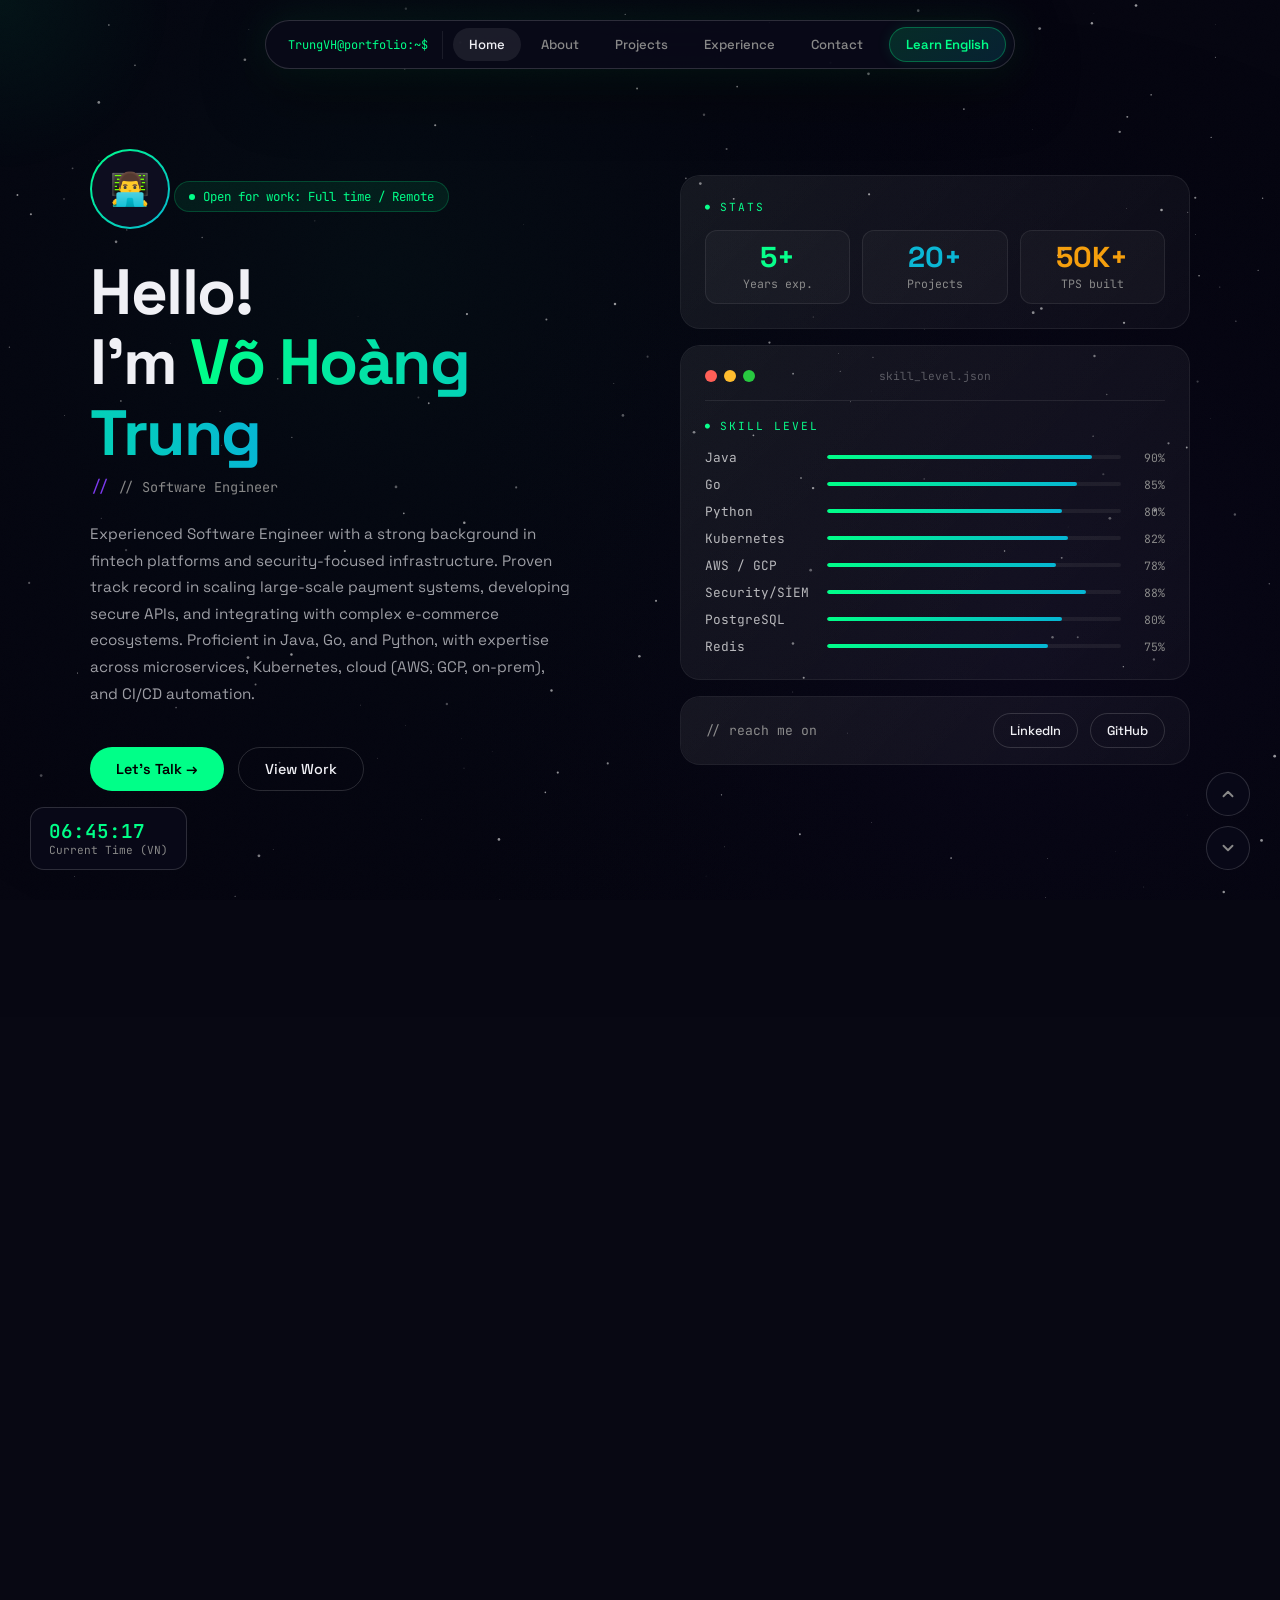
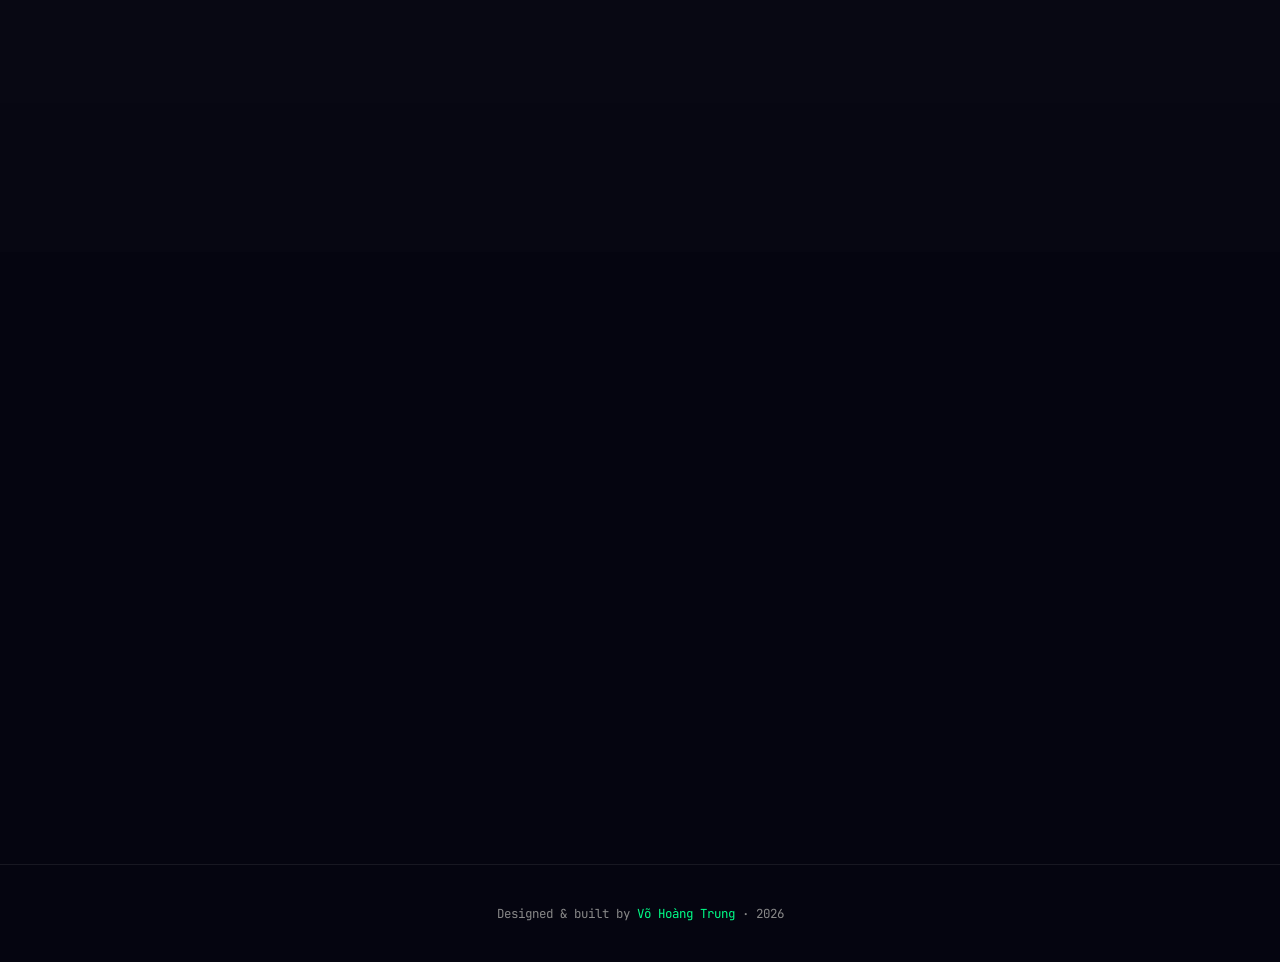
==== commit 4b0d842b: "init" ====
--- a/index.html
+++ b/index.html
@@ -4,7 +4,7 @@
 <head>
     <meta charset="UTF-8">
     <meta name="viewport" content="width=device-width, initial-scale=1.0">
-    <title>Thái Nguyễn Cao — Software Engineer</title>
+    <title>Võ Hoàng Trung — Software Engineer</title>
     <meta name="description"
         content="Software Engineer specializing in security-focused infrastructure, fintech platforms, and distributed systems.">
     <link
@@ -444,6 +444,10 @@
             cursor: pointer;
             position: relative;
             overflow: hidden;
+            /* Equal height flex layout */
+            display: flex;
+            flex-direction: column;
+            height: 100%;
         }
 
         .project-card::after {
@@ -492,6 +496,8 @@
             color: rgba(240, 240, 245, 0.55);
             line-height: 1.6;
             margin-bottom: 16px;
+            flex: 1;
+            /* pushes tags to bottom, equalizes card height */
         }
 
         .project-tags {
@@ -848,13 +854,25 @@
 
         /* ─── SWIPER OVERRIDES ─── */
         .projects-swiper {
-            padding-bottom: 50px !important;
+            padding-bottom: 54px !important;
             overflow: visible !important;
         }
 
+        .projects-swiper .swiper-wrapper {
+            align-items: stretch;
+            /* equal height slides */
+        }
+
         .projects-swiper .swiper-slide {
-            width: 360px;
+            width: clamp(280px, 32vw, 380px);
             height: auto;
+            display: flex;
+            /* so inner card can fill 100% height */
+        }
+
+        /* card inside slide fills full height */
+        .projects-swiper .swiper-slide .project-card {
+            flex: 1;
         }
 
         .swiper-button-prev,
@@ -900,6 +918,64 @@
             bottom: 6px !important;
         }
 
+        /* ─── FAB SCROLL BUTTONS ─── */
+        .fab-group {
+            position: fixed;
+            bottom: 30px;
+            right: 30px;
+            z-index: 200;
+            display: flex;
+            flex-direction: column;
+            gap: 10px;
+        }
+
+        .fab-btn {
+            width: 44px;
+            height: 44px;
+            border-radius: 50%;
+            background: rgba(10, 10, 25, 0.85);
+            border: 1px solid var(--border-bright);
+            color: var(--muted);
+            display: flex;
+            align-items: center;
+            justify-content: center;
+            cursor: pointer;
+            backdrop-filter: blur(16px);
+            -webkit-backdrop-filter: blur(16px);
+            transition: all 0.25s ease;
+            opacity: 0;
+            transform: scale(0.8) translateY(10px);
+            pointer-events: none;
+            font-size: 1rem;
+        }
+
+        .fab-btn.visible {
+            opacity: 1;
+            transform: scale(1) translateY(0);
+            pointer-events: all;
+        }
+
+        .fab-btn:hover {
+            background: rgba(0, 255, 136, 0.12);
+            border-color: rgba(0, 255, 136, 0.4);
+            color: var(--accent);
+            box-shadow: 0 0 20px rgba(0, 255, 136, 0.2);
+            transform: scale(1.1);
+        }
+
+        /* down btn is always visible */
+        #fabDown {
+            opacity: 1;
+            transform: scale(1);
+            pointer-events: all;
+        }
+
+        #fabDown.hidden-fab {
+            opacity: 0;
+            transform: scale(0.8) translateY(10px);
+            pointer-events: none;
+        }
+
         /* ─── LOADER ─── */
         #loader {
             position: fixed;
@@ -1123,6 +1199,67 @@
             50% {
                 opacity: 0;
             }
+        }
+
+        /* ─── MAC CARD TITLEBAR ─── */
+        .mac-card-bar {
+            display: flex;
+            align-items: center;
+            gap: 7px;
+            padding: 0 0 18px 0;
+            margin-bottom: 18px;
+            border-bottom: 1px solid var(--border);
+            position: relative;
+        }
+
+        .mc-dot {
+            width: 12px;
+            height: 12px;
+            border-radius: 50%;
+            flex-shrink: 0;
+            position: relative;
+            cursor: default;
+            transition: filter 0.2s ease;
+        }
+
+        .mc-dot::after {
+            content: '';
+            position: absolute;
+            inset: 0;
+            border-radius: 50%;
+            opacity: 0;
+            transition: opacity 0.2s ease;
+            font-size: 8px;
+            display: flex;
+            align-items: center;
+            justify-content: center;
+        }
+
+        .mc-close {
+            background: #ff5f57;
+        }
+
+        .mc-min {
+            background: #febc2e;
+        }
+
+        .mc-max {
+            background: #28c840;
+        }
+
+        .mac-card-bar:hover .mc-dot {
+            filter: brightness(0.85);
+        }
+
+        .mac-card-title {
+            position: absolute;
+            left: 50%;
+            transform: translateX(-50%);
+            font-family: var(--mono);
+            font-size: 0.7rem;
+            color: rgba(255, 255, 255, 0.3);
+            white-space: nowrap;
+            pointer-events: none;
         }
 
         /* Learn English nav button */
@@ -1187,7 +1324,7 @@
             <a href="#experience">Experience</a>
             <a href="#contact">Contact</a>
             <a href="learnEnglish.html" class="nav-learn" target="_blank">
-                🌍 Learn English
+                Learn English
             </a>
         </nav>
 
@@ -1237,6 +1374,12 @@
 
                     <!-- Skills -->
                     <div class="card" id="skillCard">
+                        <div class="mac-card-bar">
+                            <div class="mc-dot mc-close"></div>
+                            <div class="mc-dot mc-min"></div>
+                            <div class="mc-dot mc-max"></div>
+                            <div class="mac-card-title">skill_level.json</div>
+                        </div>
                         <div class="card-label">Skill Level</div>
                         <div class="skill-bars" id="skillBars"></div>
                     </div>
@@ -1269,6 +1412,12 @@
                     <div class="about-text fade-up" id="aboutText"></div>
                     <div class="fade-up">
                         <div class="card">
+                            <div class="mac-card-bar">
+                                <div class="mc-dot mc-close"></div>
+                                <div class="mc-dot mc-min"></div>
+                                <div class="mc-dot mc-max"></div>
+                                <div class="mac-card-title">tech_stack.sh</div>
+                            </div>
                             <div class="card-label">Tech Stack</div>
                             <div class="tech-grid" id="techGrid"></div>
                         </div>
@@ -1330,6 +1479,23 @@
     <div class="time-widget">
         <div class="time-val" id="clockVal">00:00:00</div>
         <div class="time-label">Current Time (VN)</div>
+    </div>
+
+    <!-- FAB SCROLL BUTTONS -->
+    <div class="fab-group">
+        <button class="fab-btn" id="fabUp" title="Scroll to Top" onclick="window.scrollTo({top:0,behavior:'smooth'})">
+            <svg width="18" height="18" viewBox="0 0 24 24" fill="none" stroke="currentColor" stroke-width="2.5"
+                stroke-linecap="round" stroke-linejoin="round">
+                <polyline points="18 15 12 9 6 15"></polyline>
+            </svg>
+        </button>
+        <button class="fab-btn" id="fabDown" title="Scroll to Bottom"
+            onclick="window.scrollTo({top:document.body.scrollHeight,behavior:'smooth'})">
+            <svg width="18" height="18" viewBox="0 0 24 24" fill="none" stroke="currentColor" stroke-width="2.5"
+                stroke-linecap="round" stroke-linejoin="round">
+                <polyline points="6 9 12 15 18 9"></polyline>
+            </svg>
+        </button>
     </div>
 
     <script>
@@ -1379,14 +1545,29 @@
                 { "name": "Redis", "level": 75 }
             ],
             "techStack": [
+                { "name": "Java", "icon": "☕" },
+                { "name": "Go", "icon": "🔵" },
+                { "name": "Python", "icon": "🐍" },
+                { "name": "Spring Boot", "icon": "🍃" },
+                { "name": "Gin / Fiber", "icon": "🌀" },
+                { "name": "FastAPI", "icon": "⚡" },
                 { "name": "PostgreSQL", "icon": "🐘" },
-                { "name": "MongoDB", "icon": "🍃" },
+                { "name": "MongoDB", "icon": "�" },
                 { "name": "Redis", "icon": "🔴" },
-                { "name": "AWS", "icon": "☁️" },
-                { "name": "GCP", "icon": "⚡" },
+                { "name": "Kafka", "icon": "📨" },
+                { "name": "RabbitMQ", "icon": "🐰" },
+                { "name": "ElasticSearch", "icon": "🔍" },
                 { "name": "Docker", "icon": "🐳" },
                 { "name": "Kubernetes", "icon": "☸️" },
-                { "name": "Go", "icon": "🔵" }
+                { "name": "Terraform", "icon": "🏗️" },
+                { "name": "Jenkins", "icon": "🔧" },
+                { "name": "GitHub CI", "icon": "🔄" },
+                { "name": "AWS", "icon": "☁️" },
+                { "name": "GCP", "icon": "🌐" },
+                { "name": "Nginx", "icon": "🟢" },
+                { "name": "Wazuh / SIEM", "icon": "�️" },
+                { "name": "n8n SOAR", "icon": "🤖" },
+                { "name": "Grafana", "icon": "📊" }
             ],
             "projects": [
                 {
@@ -1548,7 +1729,7 @@
         setInterval(updateClock, 1000);
         updateClock();
 
-        // ─── Scroll line ───
+        // ─── Scroll line + FAB ───
         window.addEventListener('scroll', () => {
             const total = document.documentElement.scrollHeight - window.innerHeight;
             const pct = (window.scrollY / total) * 100;
@@ -1564,6 +1745,12 @@
             document.querySelectorAll('nav a').forEach(a => {
                 a.classList.toggle('active', a.getAttribute('href') === '#' + curr);
             });
+
+            // FAB visibility
+            const atTop = window.scrollY < 100;
+            const atBottom = window.scrollY + window.innerHeight >= document.body.scrollHeight - 60;
+            document.getElementById('fabUp').classList.toggle('visible', !atTop);
+            document.getElementById('fabDown').classList.toggle('hidden-fab', atBottom);
         });
 
         // ─── Cursor glow ───
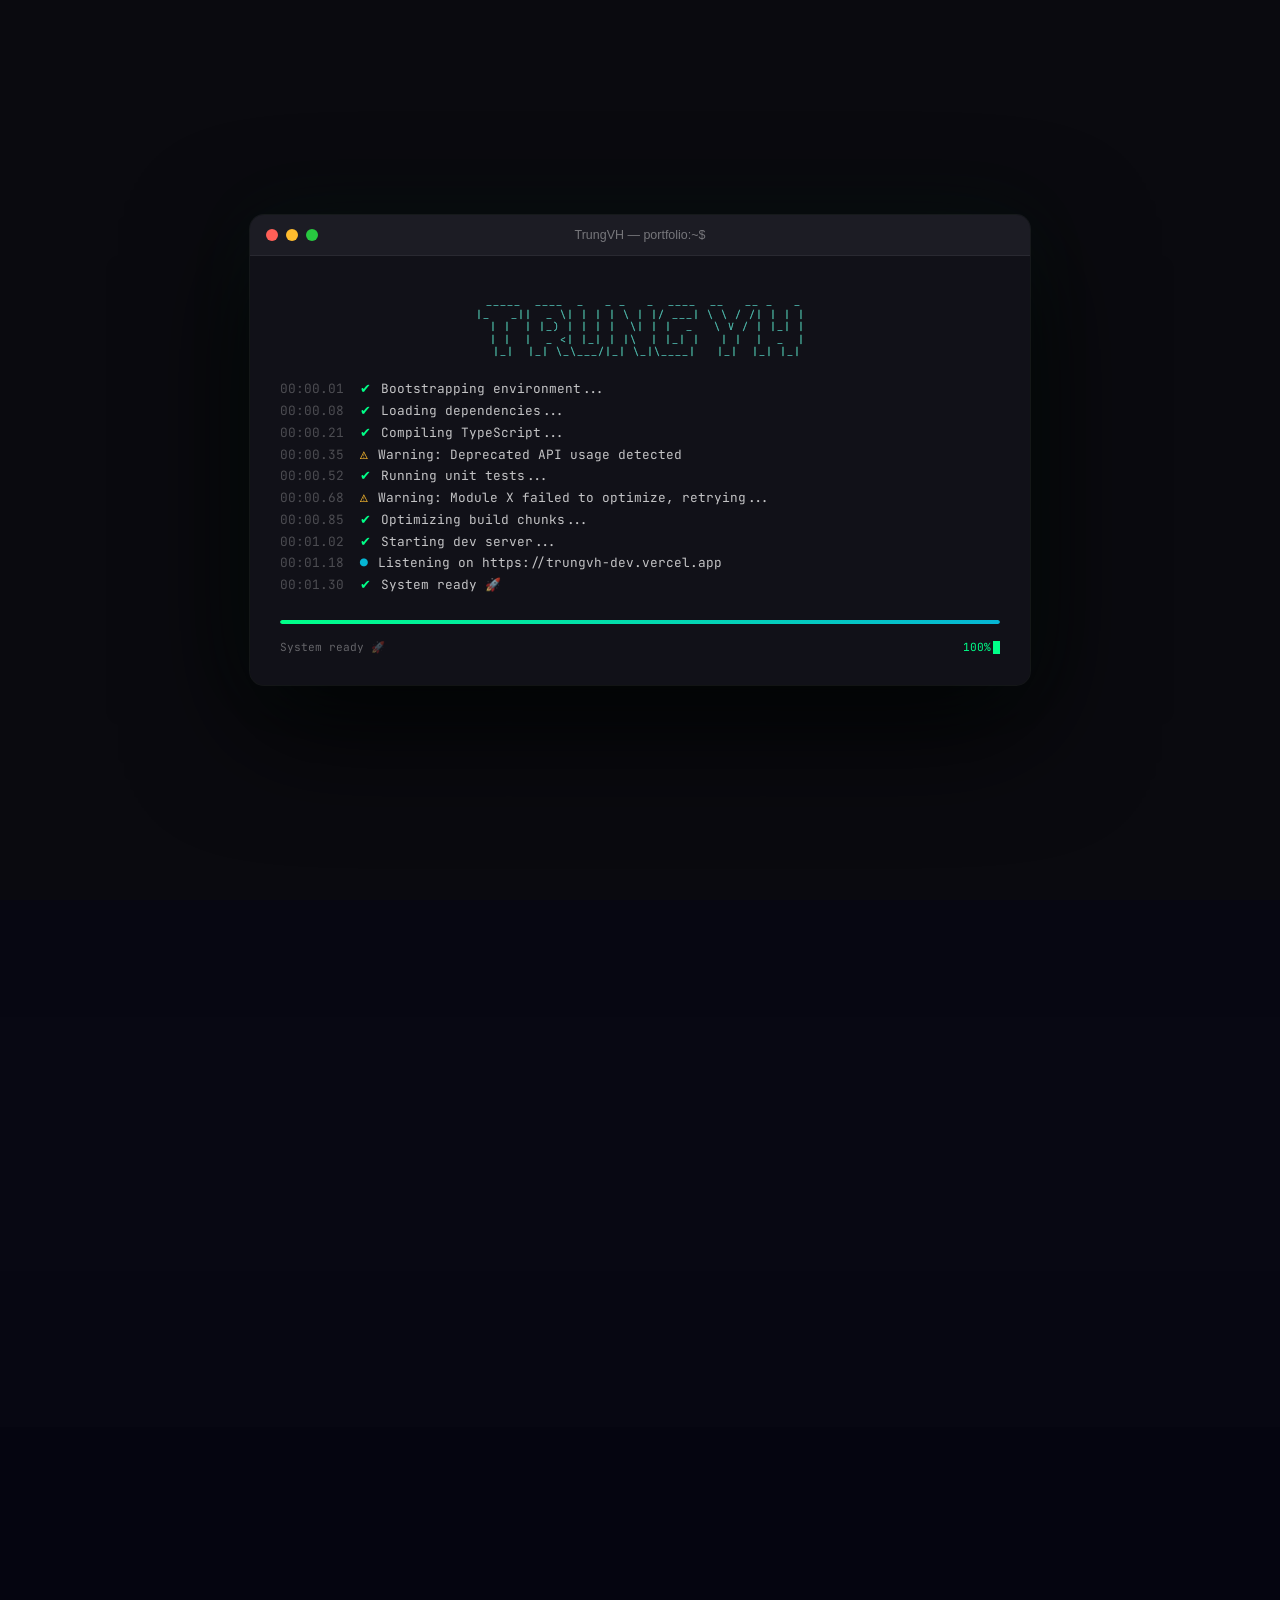
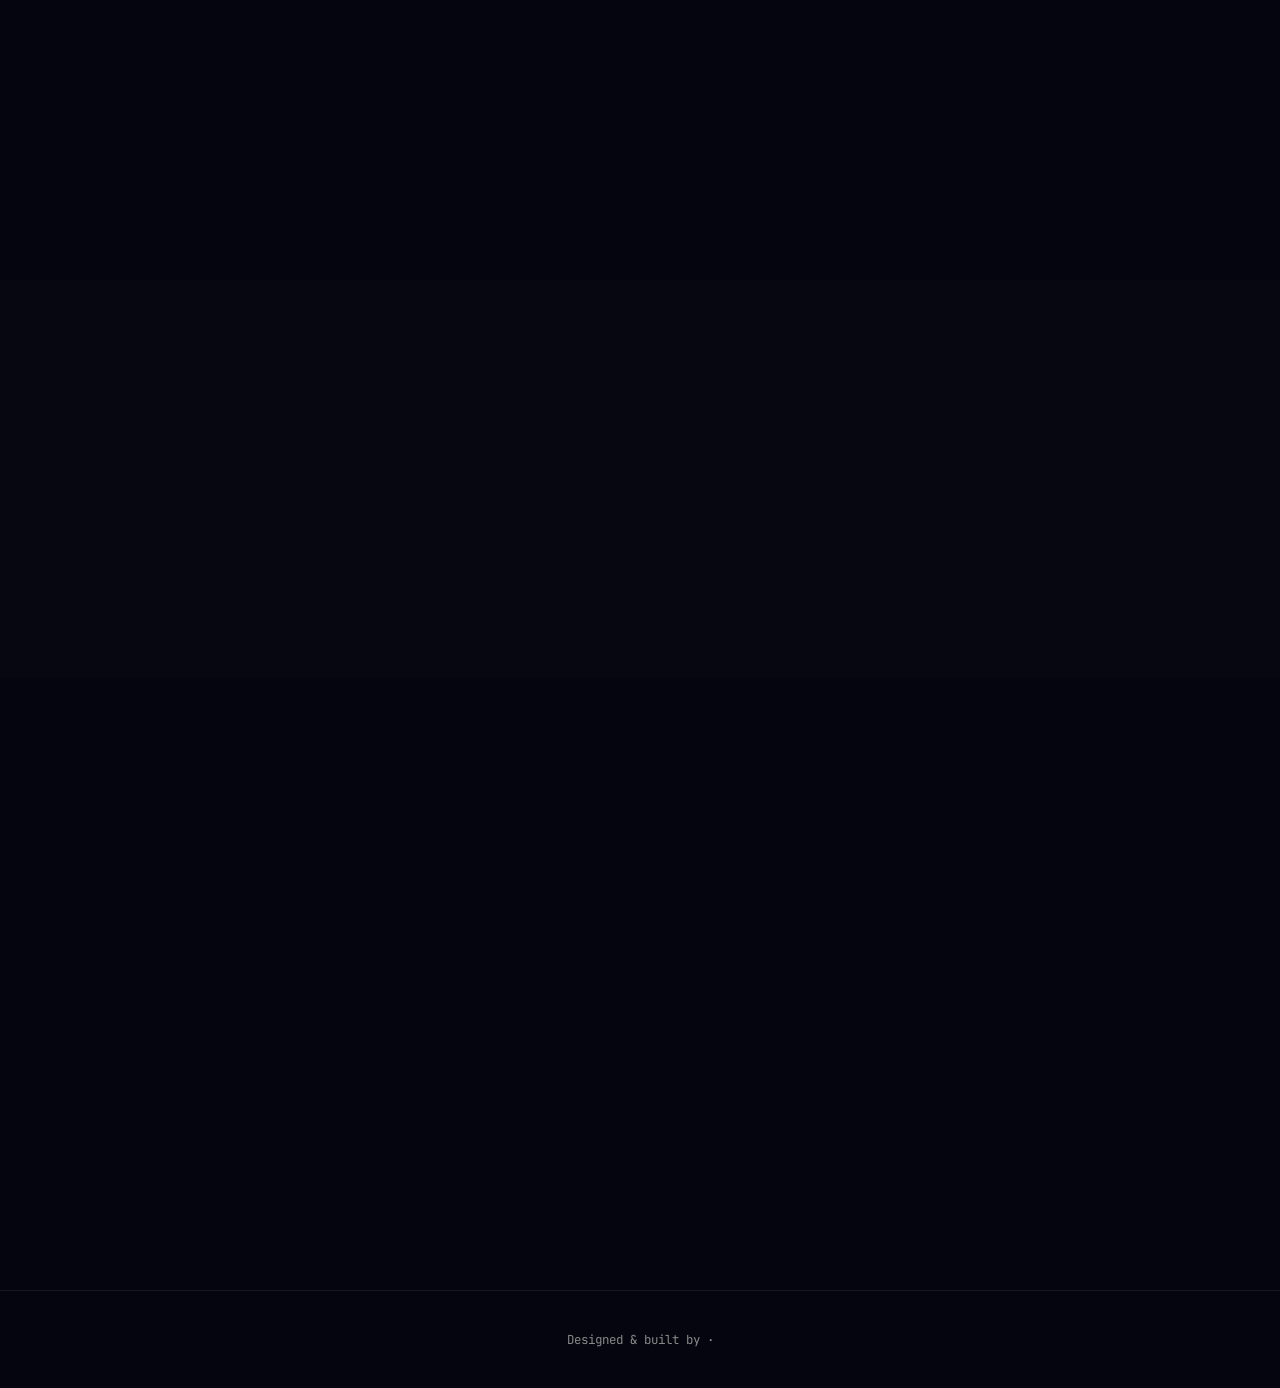
==== commit 7fe03df5: "init" ====
--- a/index.html
+++ b/index.html
@@ -436,36 +436,53 @@
         }
 
         .project-card {
-            background: var(--surface);
+            background: rgba(255, 255, 255, 0.025);
             border: 1px solid var(--border);
             border-radius: 20px;
-            padding: 28px;
-            transition: all 0.3s ease;
+            padding: 30px;
+            transition: all 0.35s ease;
             cursor: pointer;
             position: relative;
             overflow: hidden;
-            /* Equal height flex layout */
             display: flex;
             flex-direction: column;
             height: 100%;
         }
 
-        .project-card::after {
+        /* always-on colored top accent line */
+        .project-card::before {
             content: '';
             position: absolute;
             top: 0;
             left: 0;
             right: 0;
-            height: 2px;
-            background: linear-gradient(90deg, var(--color1, var(--accent)), transparent);
+            height: 3px;
+            background: linear-gradient(90deg, var(--color1, var(--accent)), transparent 80%);
+            opacity: 0.5;
+            transition: opacity 0.35s ease;
+        }
+
+        /* subtle inner glow on hover */
+        .project-card::after {
+            content: '';
+            position: absolute;
+            inset: 0;
+            border-radius: 20px;
+            background: radial-gradient(ellipse at top left, rgba(var(--glow-rgb, 0, 255, 136), 0.06), transparent 65%);
             opacity: 0;
-            transition: opacity 0.3s;
+            transition: opacity 0.35s ease;
+            pointer-events: none;
         }
 
         .project-card:hover {
-            border-color: var(--border-bright);
-            background: var(--surface-hover);
-            transform: translateY(-5px);
+            border-color: rgba(255, 255, 255, 0.18);
+            background: rgba(255, 255, 255, 0.04);
+            transform: translateY(-6px);
+            box-shadow: 0 20px 50px rgba(0, 0, 0, 0.4);
+        }
+
+        .project-card:hover::before {
+            opacity: 1;
         }
 
         .project-card:hover::after {
@@ -473,31 +490,32 @@
         }
 
         .project-icon {
-            width: 46px;
-            height: 46px;
-            border-radius: 14px;
+            width: 52px;
+            height: 52px;
+            border-radius: 16px;
             display: flex;
             align-items: center;
             justify-content: center;
-            font-size: 1.2rem;
-            margin-bottom: 16px;
-            background: rgba(255, 255, 255, 0.06);
-            border: 1px solid var(--border);
+            font-size: 1.5rem;
+            margin-bottom: 20px;
+            background: linear-gradient(135deg, rgba(255, 255, 255, 0.07), rgba(255, 255, 255, 0.02));
+            border: 1px solid rgba(255, 255, 255, 0.1);
+            box-shadow: 0 4px 16px rgba(0, 0, 0, 0.3);
         }
 
         .project-name {
             font-size: 1.05rem;
-            font-weight: 600;
-            margin-bottom: 8px;
+            font-weight: 700;
+            margin-bottom: 10px;
+            letter-spacing: -0.3px;
         }
 
         .project-desc {
-            font-size: 0.85rem;
-            color: rgba(240, 240, 245, 0.55);
-            line-height: 1.6;
-            margin-bottom: 16px;
+            font-size: 0.84rem;
+            color: rgba(240, 240, 245, 0.5);
+            line-height: 1.65;
+            margin-bottom: 20px;
             flex: 1;
-            /* pushes tags to bottom, equalizes card height */
         }
 
         .project-tags {
@@ -508,20 +526,21 @@
 
         .project-tag {
             font-family: var(--mono);
-            font-size: 0.7rem;
-            padding: 4px 10px;
+            font-size: 0.68rem;
+            padding: 4px 11px;
             background: rgba(255, 255, 255, 0.05);
-            border: 1px solid var(--border);
+            border: 1px solid rgba(255, 255, 255, 0.09);
             border-radius: 20px;
-            color: var(--muted);
+            color: rgba(255, 255, 255, 0.45);
+            letter-spacing: 0.3px;
         }
 
         .project-arrow {
             position: absolute;
-            top: 28px;
-            right: 28px;
-            color: var(--muted);
-            font-size: 1.2rem;
+            top: 26px;
+            right: 26px;
+            color: rgba(255, 255, 255, 0.2);
+            font-size: 1.1rem;
             transition: all 0.3s ease;
         }
 
@@ -860,17 +879,14 @@
 
         .projects-swiper .swiper-wrapper {
             align-items: stretch;
-            /* equal height slides */
         }
 
         .projects-swiper .swiper-slide {
-            width: clamp(280px, 32vw, 380px);
-            height: auto;
-            display: flex;
-            /* so inner card can fill 100% height */
-        }
-
-        /* card inside slide fills full height */
+            width: clamp(280px, 32vw, 360px);
+            height: 280px;
+            display: flex;
+        }
+
         .projects-swiper .swiper-slide .project-card {
             flex: 1;
         }
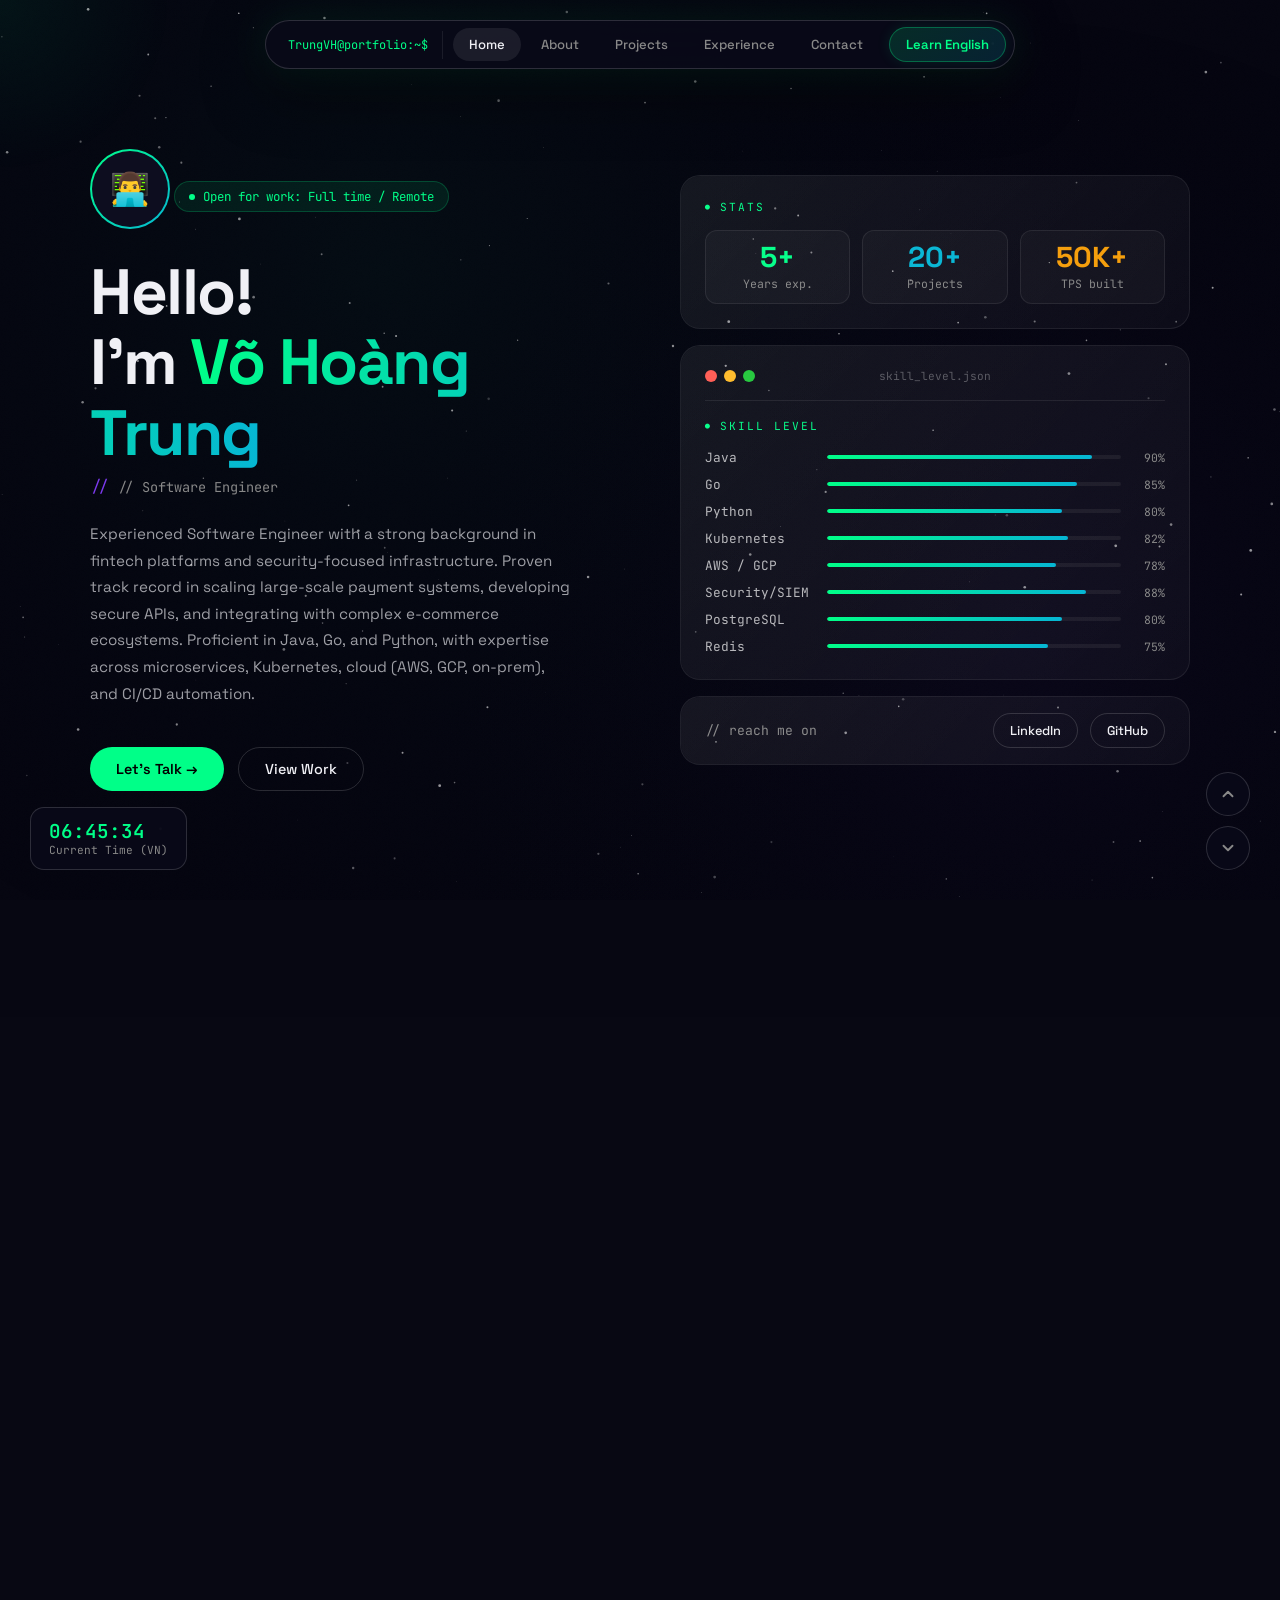
==== commit b23f5244: "init" ====
--- a/index.html
+++ b/index.html
@@ -662,7 +662,183 @@
         .contact-sub {
             color: rgba(240, 240, 245, 0.5);
             font-size: 0.95rem;
-            margin-bottom: 40px;
+            margin-bottom: 32px;
+        }
+
+        /* ─── CONTACT LAYOUT ─── */
+        .contact-grid {
+            display: grid;
+            grid-template-columns: 1fr 1.2fr;
+            gap: 60px;
+            align-items: start;
+        }
+
+        .contact-info {
+            padding-top: 8px;
+        }
+
+        .contact-info-item {
+            display: flex;
+            align-items: center;
+            gap: 14px;
+            padding: 16px 0;
+            border-bottom: 1px solid var(--border);
+            font-size: 0.9rem;
+        }
+
+        .contact-info-item:last-child {
+            border-bottom: none;
+        }
+
+        .contact-icon {
+            width: 40px;
+            height: 40px;
+            border-radius: 12px;
+            background: rgba(0, 255, 136, 0.07);
+            border: 1px solid rgba(0, 255, 136, 0.15);
+            display: flex;
+            align-items: center;
+            justify-content: center;
+            font-size: 1.1rem;
+            flex-shrink: 0;
+        }
+
+        .contact-info-label {
+            font-family: var(--mono);
+            font-size: 0.7rem;
+            color: var(--muted);
+            margin-bottom: 3px;
+        }
+
+        .contact-info-val {
+            font-size: 0.88rem;
+            color: var(--text);
+        }
+
+        .contact-info-val a {
+            color: var(--accent);
+            text-decoration: none;
+        }
+
+        .contact-info-val a:hover {
+            text-decoration: underline;
+        }
+
+        /* Form */
+        .contact-form {
+            background: rgba(255, 255, 255, 0.025);
+            border: 1px solid var(--border);
+            border-radius: 24px;
+            padding: 36px;
+        }
+
+        .form-group {
+            margin-bottom: 20px;
+        }
+
+        .form-label {
+            display: block;
+            font-family: var(--mono);
+            font-size: 0.72rem;
+            color: var(--muted);
+            letter-spacing: 1px;
+            text-transform: uppercase;
+            margin-bottom: 8px;
+        }
+
+        .form-input,
+        .form-textarea {
+            width: 100%;
+            background: rgba(255, 255, 255, 0.04);
+            border: 1px solid var(--border);
+            border-radius: 12px;
+            padding: 13px 16px;
+            color: var(--text);
+            font-family: var(--sans);
+            font-size: 0.9rem;
+            outline: none;
+            transition: border-color 0.25s ease, box-shadow 0.25s ease;
+            resize: none;
+        }
+
+        .form-input:focus,
+        .form-textarea:focus {
+            border-color: rgba(0, 255, 136, 0.4);
+            box-shadow: 0 0 0 3px rgba(0, 255, 136, 0.07);
+            background: rgba(255, 255, 255, 0.06);
+        }
+
+        .form-input::placeholder,
+        .form-textarea::placeholder {
+            color: rgba(255, 255, 255, 0.2);
+        }
+
+        .form-row {
+            display: grid;
+            grid-template-columns: 1fr 1fr;
+            gap: 16px;
+        }
+
+        .form-submit {
+            width: 100%;
+            background: var(--accent);
+            color: #000;
+            border: none;
+            border-radius: 12px;
+            padding: 14px;
+            font-size: 0.95rem;
+            font-weight: 700;
+            font-family: var(--sans);
+            cursor: pointer;
+            transition: all 0.25s ease;
+            margin-top: 4px;
+        }
+
+        .form-submit:hover {
+            background: #00e87a;
+            transform: translateY(-2px);
+            box-shadow: 0 10px 30px rgba(0, 255, 136, 0.3);
+        }
+
+        .form-submit:disabled {
+            opacity: 0.6;
+            cursor: not-allowed;
+            transform: none;
+        }
+
+        .form-msg {
+            margin-top: 14px;
+            font-size: 0.85rem;
+            font-family: var(--mono);
+            text-align: center;
+            padding: 10px;
+            border-radius: 10px;
+            display: none;
+        }
+
+        .form-msg.success {
+            display: block;
+            color: var(--accent);
+            background: rgba(0, 255, 136, 0.07);
+            border: 1px solid rgba(0, 255, 136, 0.2);
+        }
+
+        .form-msg.error {
+            display: block;
+            color: #ff5f57;
+            background: rgba(255, 95, 87, 0.07);
+            border: 1px solid rgba(255, 95, 87, 0.2);
+        }
+
+        @media (max-width: 768px) {
+            .contact-grid {
+                grid-template-columns: 1fr;
+                gap: 40px;
+            }
+
+            .form-row {
+                grid-template-columns: 1fr;
+            }
         }
 
         /* ─── FLOATING TIME ─── */
@@ -1472,13 +1648,90 @@
         <!-- CONTACT -->
         <section id="contact">
             <div class="section-inner">
-                <div class="contact-box fade-up">
-                    <div class="section-tag" style="margin-bottom:16px;">// 04 — Contact</div>
-                    <h2 class="contact-title">Want to work<br>together?</h2>
+                <div class="section-header fade-up">
+                    <div class="section-tag">// 04 — Contact</div>
+                    <h2 class="section-title">Want to work<br><span>together?</span></h2>
                     <p class="contact-sub">I'm always open to discussing new projects, creative ideas or opportunities
                         to be part of your vision.</p>
-                    <a id="emailLink" href="#" class="btn-primary" style="font-size:1rem; padding:14px 36px;">Send a
-                        Message →</a>
+                </div>
+                <div class="contact-grid">
+                    <!-- Left: Info -->
+                    <div class="contact-info fade-up">
+                        <div class="contact-info-item">
+                            <div class="contact-icon">📧</div>
+                            <div>
+                                <div class="contact-info-label">Email</div>
+                                <div class="contact-info-val"><a id="emailLink"
+                                        href="mailto:ittrunghoang3715@gmail.com">ittrunghoang3715@gmail.com</a></div>
+                            </div>
+                        </div>
+                        <div class="contact-info-item">
+                            <div class="contact-icon">💼</div>
+                            <div>
+                                <div class="contact-info-label">LinkedIn</div>
+                                <div class="contact-info-val"><a id="linkedinLink" href="#"
+                                        target="_blank">linkedin.com/in/trungvh</a></div>
+                            </div>
+                        </div>
+                        <div class="contact-info-item">
+                            <div class="contact-icon">🐙</div>
+                            <div>
+                                <div class="contact-info-label">GitHub</div>
+                                <div class="contact-info-val"><a id="githubLink" href="#"
+                                        target="_blank">github.com/trungvh</a></div>
+                            </div>
+                        </div>
+                        <div class="contact-info-item">
+                            <div class="contact-icon">📍</div>
+                            <div>
+                                <div class="contact-info-label">Location</div>
+                                <div class="contact-info-val">Ho Chi Minh City, Vietnam</div>
+                            </div>
+                        </div>
+                        <div class="contact-info-item">
+                            <div class="contact-icon">🟢</div>
+                            <div>
+                                <div class="contact-info-label">Status</div>
+                                <div class="contact-info-val" style="color:var(--accent)">Open for work</div>
+                            </div>
+                        </div>
+                    </div>
+
+                    <!-- Right: Form -->
+                    <div class="fade-up">
+                        <form class="contact-form" id="contactForm">
+                            <div class="mac-card-bar">
+                                <div class="mc-dot mc-close"></div>
+                                <div class="mc-dot mc-min"></div>
+                                <div class="mc-dot mc-max"></div>
+                                <div class="mac-card-title">new_message.txt</div>
+                            </div>
+                            <div class="form-row">
+                                <div class="form-group">
+                                    <label class="form-label" for="cf-name">Name</label>
+                                    <input class="form-input" id="cf-name" name="name" type="text"
+                                        placeholder="Nguyen Van A" required>
+                                </div>
+                                <div class="form-group">
+                                    <label class="form-label" for="cf-email">Email</label>
+                                    <input class="form-input" id="cf-email" name="email" type="email"
+                                        placeholder="you@example.com" required>
+                                </div>
+                            </div>
+                            <div class="form-group">
+                                <label class="form-label" for="cf-subject">Subject</label>
+                                <input class="form-input" id="cf-subject" name="subject" type="text"
+                                    placeholder="Project inquiry / Collaboration...">
+                            </div>
+                            <div class="form-group">
+                                <label class="form-label" for="cf-message">Message</label>
+                                <textarea class="form-textarea" id="cf-message" name="message" rows="5"
+                                    placeholder="Tell me about your project..." required></textarea>
+                            </div>
+                            <button class="form-submit" type="submit" id="cfSubmit">Send Message →</button>
+                            <div class="form-msg" id="formMsg"></div>
+                        </form>
+                    </div>
                 </div>
             </div>
         </section>
@@ -1546,7 +1799,7 @@
             "bio2": "Hands-on experience in Blue Team operations — SIEM, SOAR (n8n), WAF hardening, and incident response — combined with AI/ML-driven detection and defense. Passionate about building scalable, resilient systems and applying test-driven practices for production reliability.",
             "avatar": "",
             "status": "Open for work: Full time / Remote",
-            "email": "trungvh@example.com",
+            "email": "ittrunghoang3715@gmail.com",
             "linkedin": "https://linkedin.com/in/trungvh",
             "github": "https://github.com/trungvh",
             "tags": ["Security", "Infrastructure", "Networking", "Fintech"],
@@ -1846,6 +2099,41 @@
         swiperScript.src = 'https://cdn.jsdelivr.net/npm/swiper@11/swiper-bundle.min.js';
         document.head.appendChild(swiperScript);
 
+        // ─── Contact Form (Formspree) ───
+        // 👉 Bước 1: Vào https://formspree.io → tạo form → lấy endpoint
+        // 👉 Bước 2: Thay 'YOUR_FORM_ID' bên dưới bằng ID thật (vd: xrgjeknp)
+        const FORMSPREE_ID = 'YOUR_FORM_ID';
+
+        document.getElementById('contactForm').addEventListener('submit', async function (e) {
+            e.preventDefault();
+            const btn = document.getElementById('cfSubmit');
+            const msg = document.getElementById('formMsg');
+            btn.disabled = true;
+            btn.textContent = 'Sending...';
+            msg.className = 'form-msg';
+
+            try {
+                const res = await fetch(`https://formspree.io/f/${FORMSPREE_ID}`, {
+                    method: 'POST',
+                    headers: { 'Accept': 'application/json' },
+                    body: new FormData(this)
+                });
+                if (res.ok) {
+                    msg.className = 'form-msg success';
+                    msg.textContent = '✔ Message sent! I\'ll get back to you soon.';
+                    this.reset();
+                } else {
+                    throw new Error();
+                }
+            } catch {
+                msg.className = 'form-msg error';
+                msg.textContent = '✖ Something went wrong. Please email me directly.';
+            } finally {
+                btn.disabled = false;
+                btn.textContent = 'Send Message →';
+            }
+        });
+
         // ─── Loader Boot Sequence ───
         (function runLoader() {
             // Use embedded data — no fetch needed
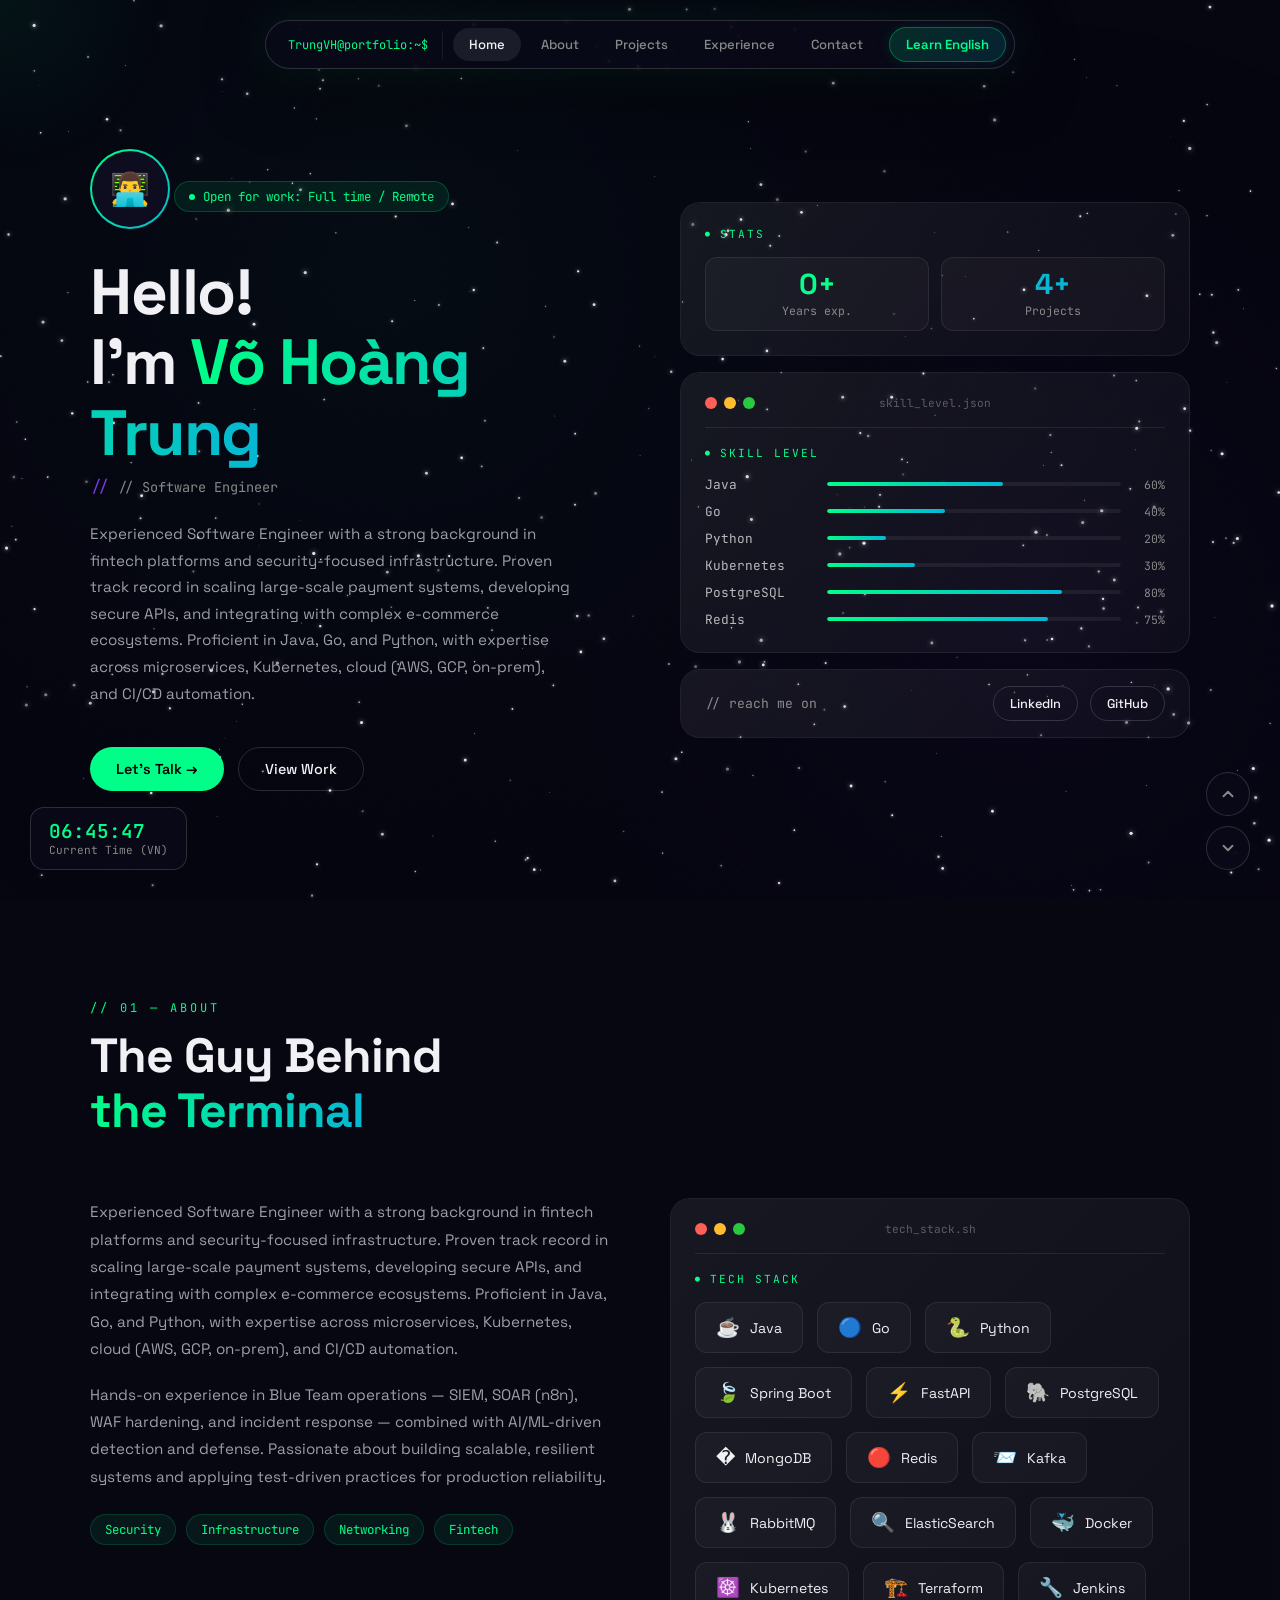
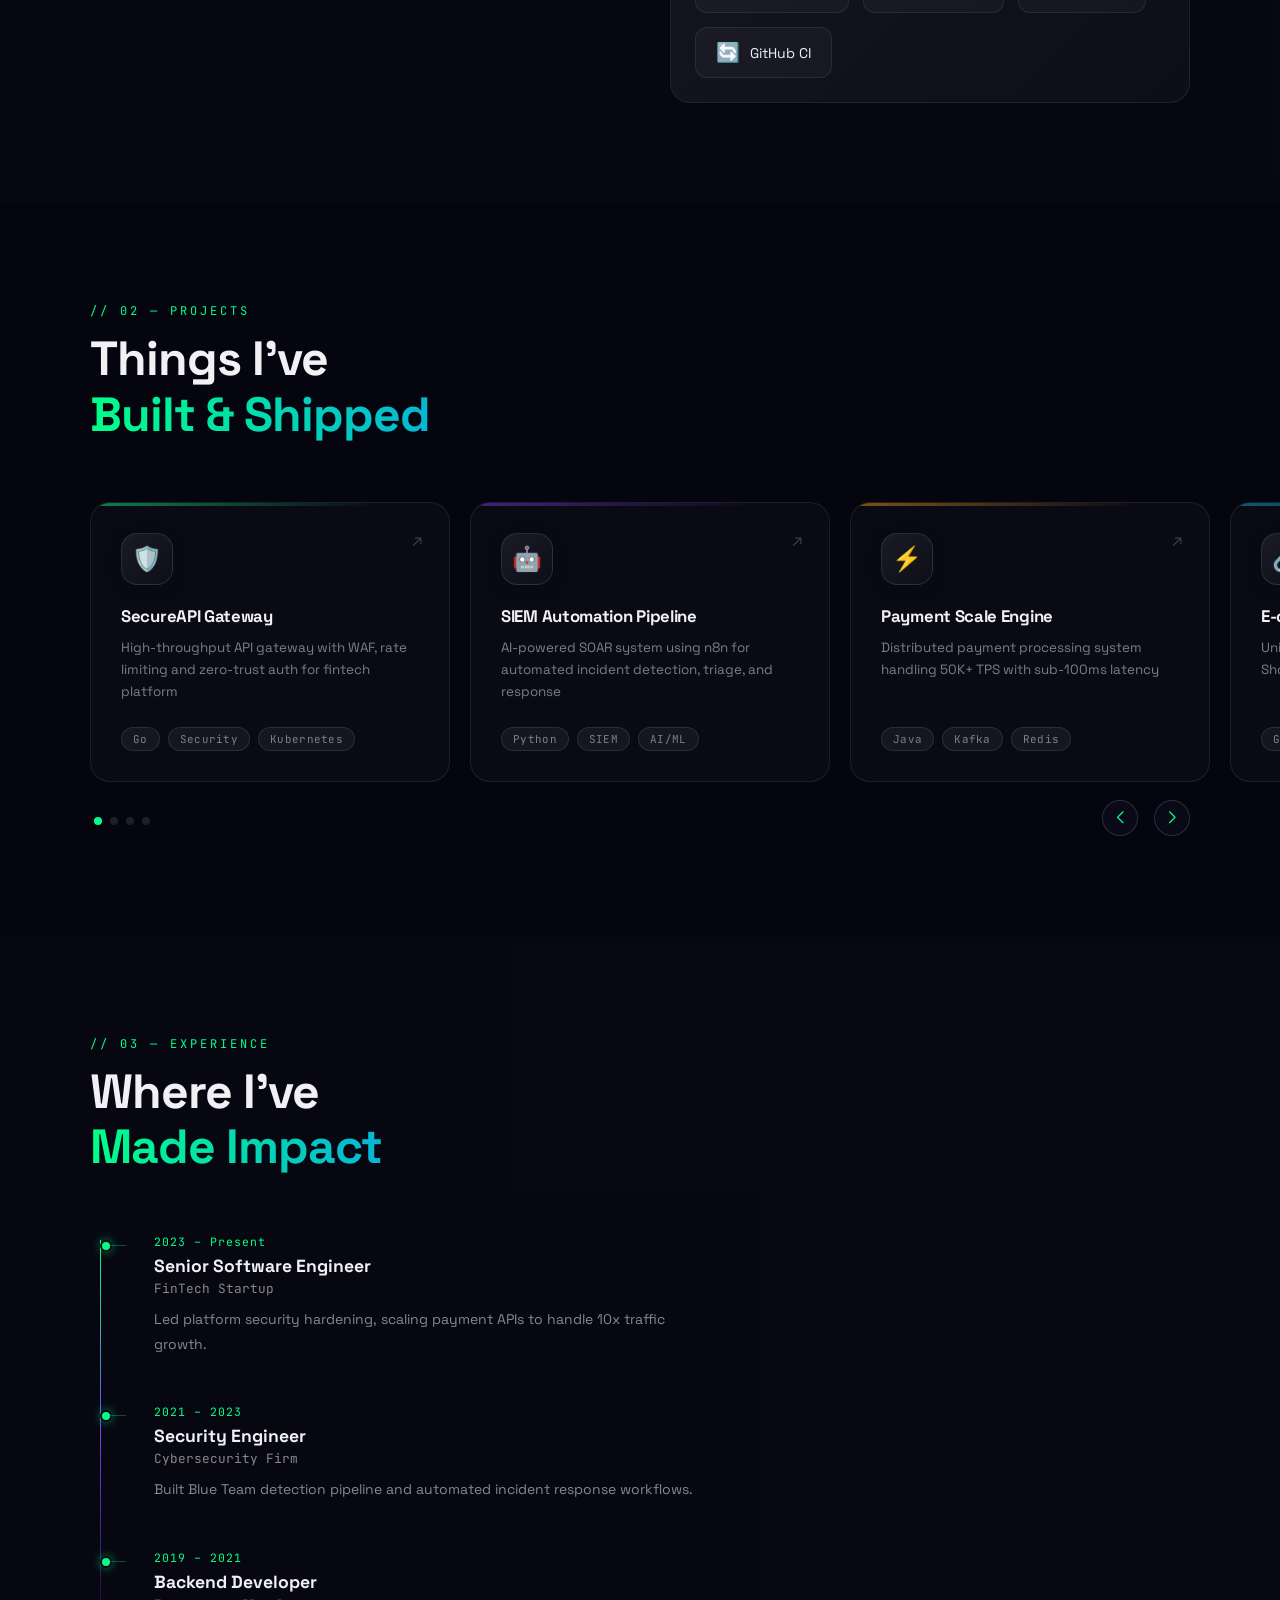
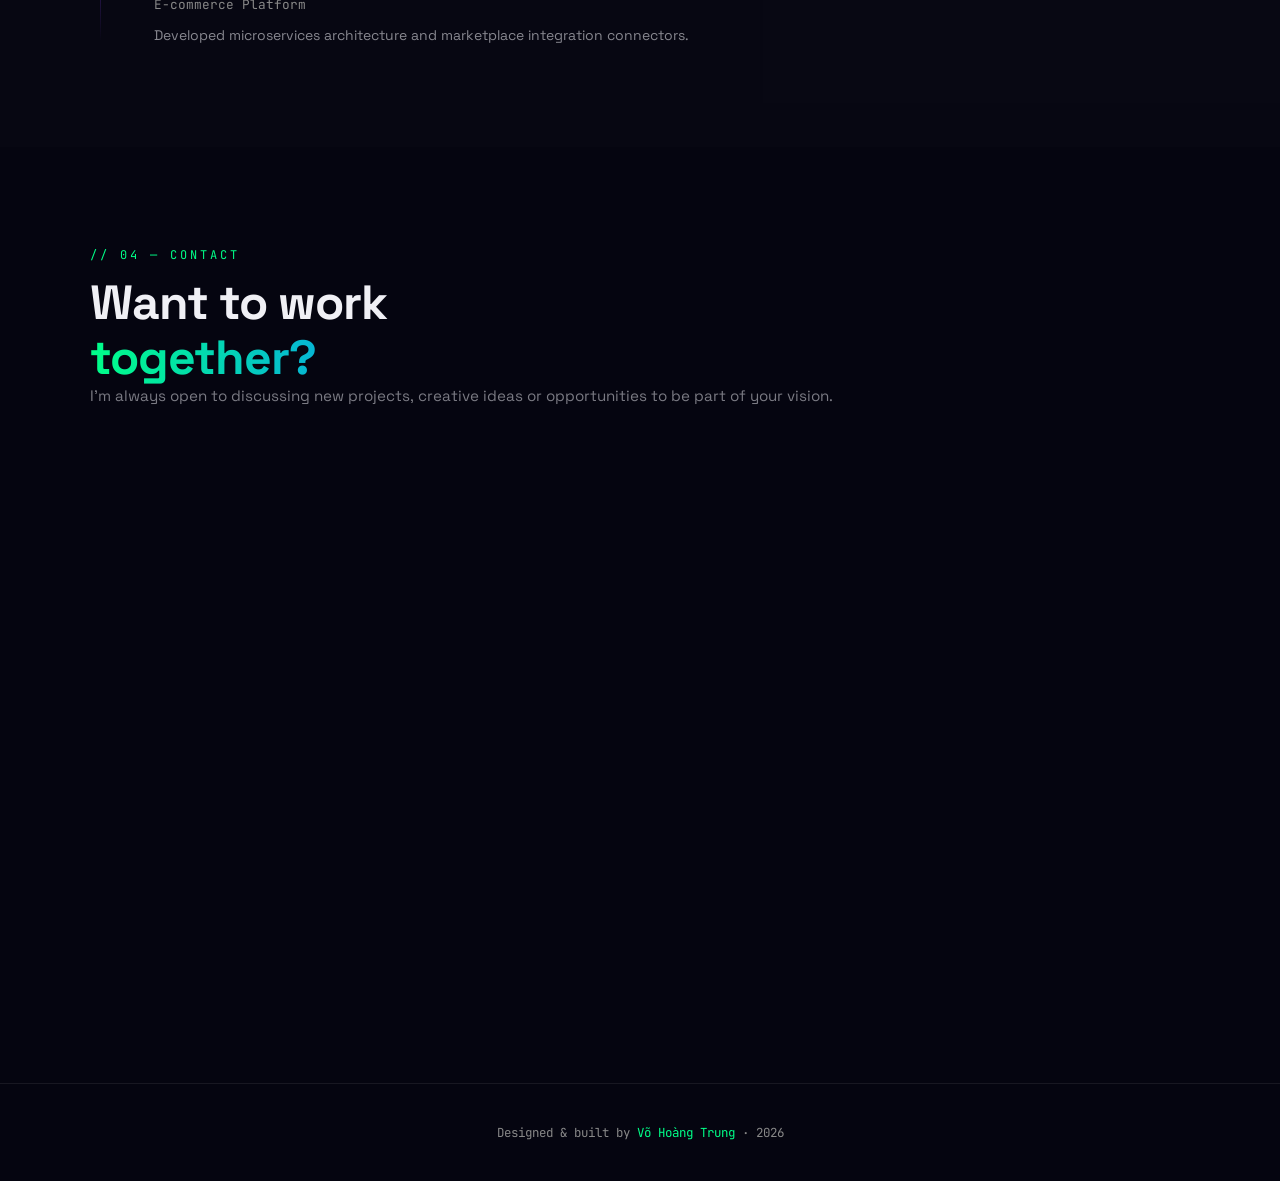
==== commit 38ada4a7: "init" ====
--- a/index.html
+++ b/index.html
@@ -1504,6 +1504,7 @@
 
     <div class="cursor-glow" id="cursorGlow"></div>
     <div class="scroll-line" id="scrollLine"></div>
+
     <canvas id="bgCanvas"></canvas>
 
     <div id="app">
@@ -1548,18 +1549,14 @@
                     <!-- Stats -->
                     <div class="card">
                         <div class="card-label">Stats</div>
-                        <div class="stats-grid">
+                        <div class="stats-grid" style="grid-template-columns: repeat(2, 1fr);">
                             <div class="stat-item">
-                                <div class="stat-num" style="color:var(--accent)">5+</div>
+                                <div class="stat-num" id="statExp" style="color:var(--accent)">-</div>
                                 <div class="stat-label">Years exp.</div>
                             </div>
                             <div class="stat-item">
-                                <div class="stat-num" style="color:var(--accent3)">20+</div>
+                                <div class="stat-num" id="statProj" style="color:var(--accent3)">-</div>
                                 <div class="stat-label">Projects</div>
-                            </div>
-                            <div class="stat-item">
-                                <div class="stat-num" style="color:#f59e0b">50K+</div>
-                                <div class="stat-label">TPS built</div>
                             </div>
                         </div>
                     </div>
@@ -1775,6 +1772,7 @@
             "nickname": "TrungVH",
             "title": "Software Engineer",
             "loaderTitle": "TrungVH — portfolio:~$",
+            "exp": "0",
             "loaderLogs": [
                 { "type": "ok", "time": "00:00.01", "msg": "Bootstrapping environment..." },
                 { "type": "ok", "time": "00:00.08", "msg": "Loading dependencies..." },
@@ -1804,12 +1802,12 @@
             "github": "https://github.com/trungvh",
             "tags": ["Security", "Infrastructure", "Networking", "Fintech"],
             "skills": [
-                { "name": "Java", "level": 90 },
-                { "name": "Go", "level": 85 },
-                { "name": "Python", "level": 80 },
-                { "name": "Kubernetes", "level": 82 },
-                { "name": "AWS / GCP", "level": 78 },
-                { "name": "Security/SIEM", "level": 88 },
+                { "name": "Java", "level": 60 },
+                { "name": "Go", "level": 40 },
+                { "name": "Python", "level": 20 },
+                { "name": "Kubernetes", "level": 30 },
+                // { "name": "AWS / GCP", "level": 78 },
+                // { "name": "Security/SIEM", "level": 88 },
                 { "name": "PostgreSQL", "level": 80 },
                 { "name": "Redis", "level": 75 }
             ],
@@ -1818,7 +1816,7 @@
                 { "name": "Go", "icon": "🔵" },
                 { "name": "Python", "icon": "🐍" },
                 { "name": "Spring Boot", "icon": "🍃" },
-                { "name": "Gin / Fiber", "icon": "🌀" },
+                // { "name": "Gin / Fiber", "icon": "🌀" },
                 { "name": "FastAPI", "icon": "⚡" },
                 { "name": "PostgreSQL", "icon": "🐘" },
                 { "name": "MongoDB", "icon": "�" },
@@ -1831,12 +1829,12 @@
                 { "name": "Terraform", "icon": "🏗️" },
                 { "name": "Jenkins", "icon": "🔧" },
                 { "name": "GitHub CI", "icon": "🔄" },
-                { "name": "AWS", "icon": "☁️" },
-                { "name": "GCP", "icon": "🌐" },
-                { "name": "Nginx", "icon": "🟢" },
-                { "name": "Wazuh / SIEM", "icon": "�️" },
-                { "name": "n8n SOAR", "icon": "🤖" },
-                { "name": "Grafana", "icon": "📊" }
+                // { "name": "AWS", "icon": "☁️" },
+                // { "name": "GCP", "icon": "🌐" },
+                // { "name": "Nginx", "icon": "🟢" },
+                // { "name": "Wazuh / SIEM", "icon": "�️" },
+                // { "name": "n8n SOAR", "icon": "🤖" },
+                // { "name": "Grafana", "icon": "📊" }
             ],
             "projects": [
                 {
@@ -1905,6 +1903,10 @@
             document.getElementById('footerName').textContent = profile.name;
             document.getElementById('footerYear').textContent = new Date().getFullYear();
 
+            // Stats
+            document.getElementById('statExp').textContent = parseInt(profile.exp || 2) + '+';
+            document.getElementById('statProj').textContent = (profile.projects ? profile.projects.length : 0) + '+';
+
             // About
             const aboutEl = document.getElementById('aboutText');
             aboutEl.innerHTML = `
@@ -2053,11 +2055,11 @@
         function initCanvas() {
             W = canvas.width = window.innerWidth;
             H = canvas.height = window.innerHeight;
-            stars = Array.from({ length: 180 }, () => ({
+            stars = Array.from({ length: 400 }, () => ({
                 x: Math.random() * W,
                 y: Math.random() * H,
-                r: Math.random() * 1.2 + 0.2,
-                sp: Math.random() * 0.3 + 0.05,
+                r: Math.random() * 1.5 + 0.2,
+                sp: Math.random() * 0.4 + 0.05,
                 o: Math.random()
             }));
         }
@@ -2084,9 +2086,12 @@
                 s.o = 0.3 + 0.7 * Math.abs(Math.sin(Date.now() * 0.0005 + s.x));
                 ctx.beginPath();
                 ctx.arc(s.x, s.y, s.r, 0, Math.PI * 2);
-                ctx.fillStyle = `rgba(255,255,255,${s.o * 0.6})`;
+                ctx.fillStyle = `rgba(255,255,255,${s.o * 0.9})`;
+                ctx.shadowBlur = s.r * 3;
+                ctx.shadowColor = 'rgba(255,255,255,0.8)';
                 ctx.fill();
             }
+            ctx.shadowBlur = 0;
             requestAnimationFrame(drawCanvas);
         }
 
